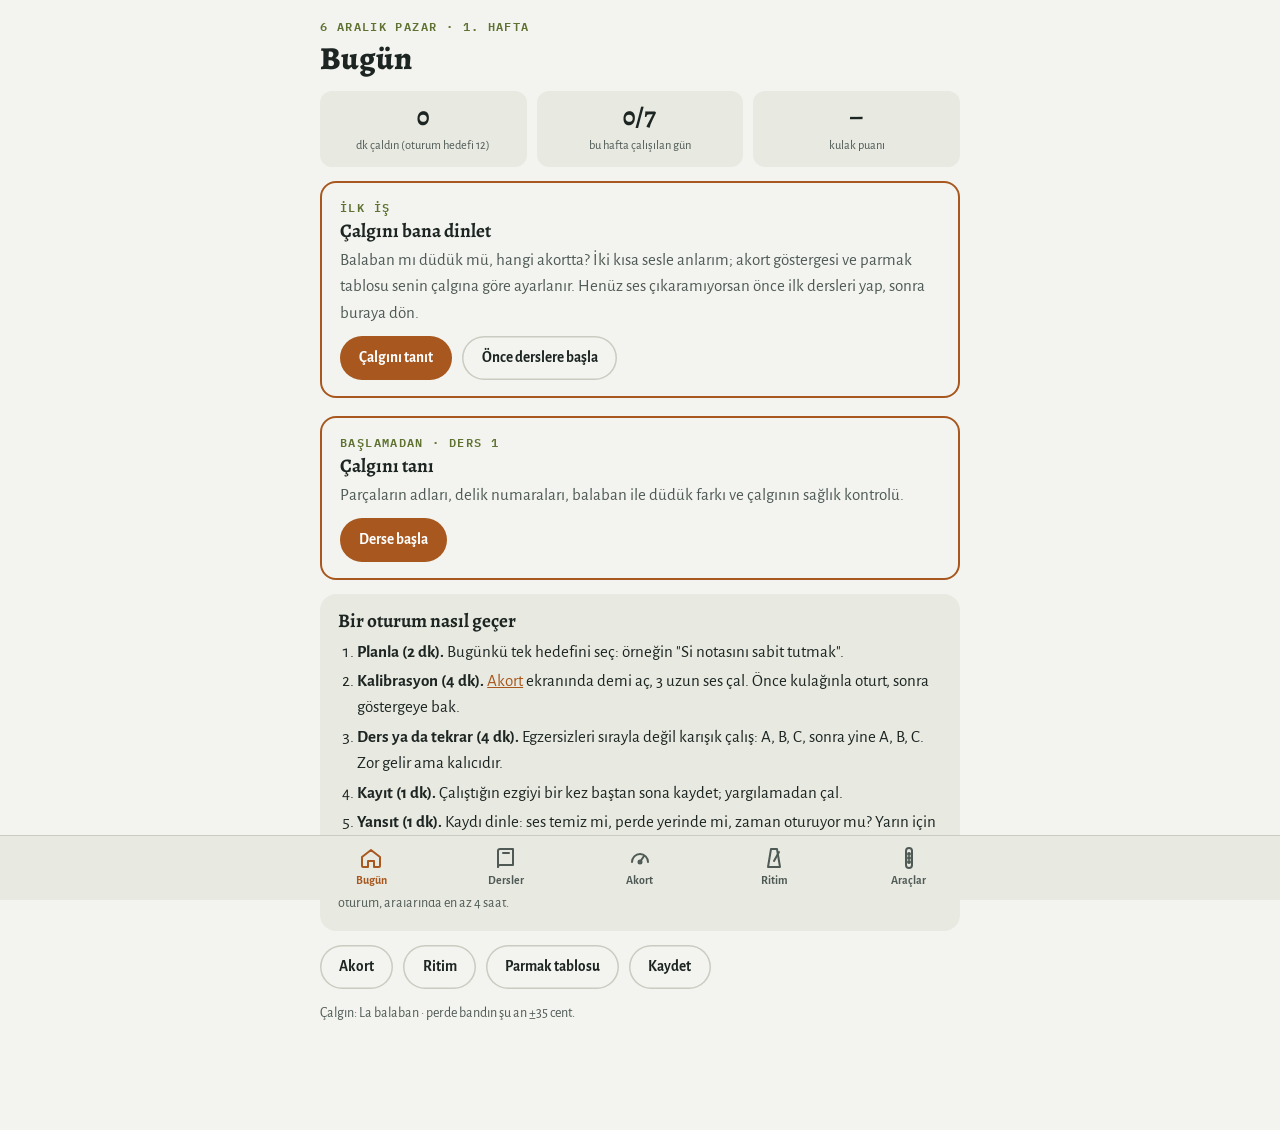
==== balaban/index.html @ 32d092d1 "Balaban Ustası: hocasız balaban/düdük öğrenme uygulaması (PWA, mikrofonla akort ve ritim) Co-Authore" ====
<!doctype html>
<html lang="tr">
<head>
<meta charset="utf-8">
<meta name="viewport" content="width=device-width,initial-scale=1,viewport-fit=cover">
<title>Balaban Ustası</title>
<meta name="description" content="Hocasız balaban (düdük) öğrenmek için mikrofonla dinleyen, adım adım ders veren uygulama.">
<meta name="theme-color" content="#a8581f">
<link rel="manifest" href="manifest.webmanifest">
<link rel="icon" href="ikon/ikon.svg" type="image/svg+xml">
<link rel="apple-touch-icon" href="ikon/ikon-180.png">
<meta name="apple-mobile-web-app-capable" content="yes">
<meta name="apple-mobile-web-app-title" content="Balaban Ustası">
<link rel="preconnect" href="https://fonts.googleapis.com">
<link rel="preconnect" href="https://fonts.gstatic.com" crossorigin>
<link rel="stylesheet" href="https://fonts.googleapis.com/css2?family=Alegreya:wght@500;700;800&family=Alegreya+Sans:ital,wght@0,400;0,500;0,700;1,400&family=IBM+Plex+Mono:wght@500;600&display=swap">
<link rel="stylesheet" href="css/app.css">
</head>
<body>
<main id="ekran" tabindex="-1"></main>
<nav class="sekmeler" aria-label="Ana menü">
  <ul>
    <li><a href="#bugun" data-sekme="bugun"><svg viewBox="0 0 24 24" fill="none" stroke="currentColor" stroke-width="2" stroke-linecap="round" stroke-linejoin="round" aria-hidden="true"><path d="M3 11l9-7 9 7v9a1 1 0 0 1-1 1h-5v-6H9v6H4a1 1 0 0 1-1-1z"/></svg>Bugün</a></li>
    <li><a href="#dersler" data-sekme="dersler"><svg viewBox="0 0 24 24" fill="none" stroke="currentColor" stroke-width="2" stroke-linecap="round" stroke-linejoin="round" aria-hidden="true"><path d="M4 5a2 2 0 0 1 2-2h13v16H6a2 2 0 0 0-2 2z"/><path d="M4 21V5"/><path d="M9 7h6"/></svg>Dersler</a></li>
    <li><a href="#akort" data-sekme="akort"><svg viewBox="0 0 24 24" fill="none" stroke="currentColor" stroke-width="2" stroke-linecap="round" stroke-linejoin="round" aria-hidden="true"><path d="M4 16a8 8 0 0 1 16 0"/><path d="M12 16l4-6"/><circle cx="12" cy="16" r="1.5"/></svg>Akort</a></li>
    <li><a href="#ritim" data-sekme="ritim"><svg viewBox="0 0 24 24" fill="none" stroke="currentColor" stroke-width="2" stroke-linecap="round" stroke-linejoin="round" aria-hidden="true"><path d="M9 3h6l3 18H6z"/><path d="M12 15l5-9"/></svg>Ritim</a></li>
    <li><a href="#araclar" data-sekme="araclar"><svg viewBox="0 0 24 24" fill="none" stroke="currentColor" stroke-width="2" stroke-linecap="round" stroke-linejoin="round" aria-hidden="true"><rect x="9" y="2" width="6" height="20" rx="3"/><circle cx="12" cy="8" r="1"/><circle cx="12" cy="12" r="1"/><circle cx="12" cy="16" r="1"/></svg>Araçlar</a></li>
  </ul>
</nav>
<script src="lib/abcjs-basic-min.js"></script>
<script type="module" src="js/main.js"></script>
</body>
</html>
---- balaban/css/app.css ----
/* Düzen: telefon öncelikli tek sütun (en fazla 42rem), altta sabit sekme çubuğu; masaüstünde ortalanmış aynı sütun. */
:root {
  --paper: #f3f4ef; --paper-2: #e8eae1; --paper-3: #dde0d4;
  --ink: #1d2523; --ink-soft: #4f5a56;
  --wood: #a8581f; --wood-soft: #efd9c2;
  --reed: #5f7232; --reed-soft: #e0e6cd;
  --good: #3f7a3a; --good-soft: #dcebd6;
  --warn: #9b2c2c; --warn-soft: #f3dcd8;
  --mid: #b07a12; --mid-soft: #f4e6c4;
  --line: #c9cdc1; --hole-open: #f3f4ef;
  --font-display: "Alegreya", Georgia, "Times New Roman", serif;
  --font-body: "Alegreya Sans", "Segoe UI", Helvetica, Arial, sans-serif;
  --font-mono: "IBM Plex Mono", ui-monospace, Menlo, monospace;
  --tab-h: 64px;
}
@media (prefers-color-scheme: dark) {
  :root:not([data-theme="light"]) {
    --paper: #141816; --paper-2: #1c221f; --paper-3: #252c28; --ink: #e5e8df; --ink-soft: #a6afa8;
    --wood: #e29d60; --wood-soft: #3b2a1c; --reed: #a9bf6e; --reed-soft: #27301a;
    --good: #84c27c; --good-soft: #1e3320; --warn: #ec8f86; --warn-soft: #3b2120; --mid: #e3b456; --mid-soft: #3a2f16;
    --line: #353e39; --hole-open: #141816; color-scheme: dark;
  }
}
:root[data-theme="dark"] {
  --paper: #141816; --paper-2: #1c221f; --paper-3: #252c28; --ink: #e5e8df; --ink-soft: #a6afa8;
  --wood: #e29d60; --wood-soft: #3b2a1c; --reed: #a9bf6e; --reed-soft: #27301a;
  --good: #84c27c; --good-soft: #1e3320; --warn: #ec8f86; --warn-soft: #3b2120; --mid: #e3b456; --mid-soft: #3a2f16;
  --line: #353e39; --hole-open: #141816; color-scheme: dark;
}

* { box-sizing: border-box; }
html, body { height: 100%; }
body {
  margin: 0; background: var(--paper); color: var(--ink);
  font-family: var(--font-body); font-size: 17px; line-height: 1.55;
  -webkit-tap-highlight-color: transparent;
}
[hidden] { display: none !important; }
#ekran {
  max-width: 42rem; margin: 0 auto;
  padding-left: max(16px, env(safe-area-inset-left, 0px));
  padding-right: max(16px, env(safe-area-inset-right, 0px));
  padding-block: calc(env(safe-area-inset-top, 0px) + 18px) calc(var(--tab-h) + env(safe-area-inset-bottom, 0px) + 28px);
}
h1, h2, h3, h4 { font-family: var(--font-display); line-height: 1.15; text-wrap: balance; margin: 0; }
h1 { font-size: 2rem; font-weight: 800; }
h2 { font-size: 1.5rem; font-weight: 800; }
h3 { font-size: 1.2rem; font-weight: 700; }
p { margin: 0 0 .8rem; }
a { color: var(--wood); }
.ust-yazi { font-family: var(--font-mono); font-size: .72rem; letter-spacing: .12em; text-transform: uppercase; color: var(--reed); font-weight: 600; }
.soluk { color: var(--ink-soft); }
.kucuk { font-size: .88rem; }
.yigin { display: grid; gap: 14px; }
.satir { display: flex; flex-wrap: wrap; gap: 10px; align-items: center; }
.ara { flex: 1; }

/* Sekme çubuğu */
nav.sekmeler {
  position: fixed; left: 0; right: 0; bottom: 0; z-index: 30;
  background: var(--paper-2); border-top: 1px solid var(--line);
  padding-bottom: env(safe-area-inset-bottom, 0px);
  padding-left: max(8px, env(safe-area-inset-left, 0px)); padding-right: max(8px, env(safe-area-inset-right, 0px));
}
nav.sekmeler ul { list-style: none; margin: 0 auto; padding: 0; display: grid; grid-template-columns: repeat(5, 1fr); max-width: 42rem; height: var(--tab-h); }
nav.sekmeler a { display: grid; place-items: center; align-content: center; gap: 2px; height: 100%; text-decoration: none; color: var(--ink-soft); font-size: .74rem; font-weight: 600; }
nav.sekmeler a svg { width: 24px; height: 24px; }
nav.sekmeler a[aria-current="page"] { color: var(--wood); }

/* Düğmeler */
button, .dugme {
  font: 700 .95rem/1.2 var(--font-body); color: var(--paper); background: var(--ink);
  border: 0; border-radius: 999px; padding: .7rem 1.2rem; cursor: pointer; text-decoration: none; display: inline-flex; align-items: center; justify-content: center; gap: .4rem;
  min-height: 44px;
}
button.ikincil, .dugme.ikincil { background: transparent; color: var(--ink); box-shadow: inset 0 0 0 1.5px var(--line); }
button.vurgu, .dugme.vurgu { background: var(--wood); color: #fff; }
button.genis { width: 100%; }
button[aria-pressed="true"] { background: var(--wood); color: #fff; box-shadow: none; }
button:disabled { opacity: .45; cursor: default; }
button:focus-visible, a:focus-visible, input:focus-visible, select:focus-visible { outline: 2.5px solid var(--wood); outline-offset: 2px; }
select, input[type=number] { font: inherit; padding: .5rem .6rem; border-radius: 10px; border: 1px solid var(--line); background: var(--paper); color: var(--ink); min-height: 44px; }
input[type=range] { accent-color: var(--wood); }

/* Kartlar: yalnızca tıklanabilir öğeler ve ana panolar */
.kart { background: var(--paper-2); border-radius: 16px; padding: 16px 18px; }
.kart.cerceve { background: transparent; border: 1.5px solid var(--line); }
a.kart { display: block; color: inherit; text-decoration: none; }
a.kart:hover { background: var(--paper-3); }

/* Bugün */
.selam { display: grid; gap: 4px; }
.seri { display: grid; grid-template-columns: repeat(3, 1fr); gap: 10px; }
.seri > div { text-align: center; padding: 10px 6px; border-radius: 12px; background: var(--paper-2); }
.seri b { display: block; font-family: var(--font-display); font-size: 1.7rem; line-height: 1.1; font-variant-numeric: tabular-nums; }
.seri span { font-size: .78rem; color: var(--ink-soft); }
.gunluk-plan ol { margin: .4rem 0 0; padding-left: 1.2rem; }
.gunluk-plan li { margin: .2rem 0; }
.sonraki-ders { border: 2px solid var(--wood); background: transparent; }
.sonraki-ders h3 { margin: .2rem 0 .3rem; }

/* Ders listesi */
.unite { display: grid; gap: 8px; }
.unite > h3 { margin-top: 10px; }
.ders-satiri { display: grid; grid-template-columns: 40px minmax(0, 1fr) auto; gap: 12px; align-items: center; padding: 12px 14px; border-radius: 14px; background: var(--paper-2); color: inherit; text-decoration: none; }
.ders-satiri .rozet { width: 40px; height: 40px; border-radius: 50%; display: grid; place-items: center; font-family: var(--font-display); font-weight: 800; background: var(--paper-3); color: var(--ink-soft); }
.ders-satiri.bitti .rozet { background: var(--good); color: var(--paper); }
.ders-satiri.siradaki .rozet { background: var(--wood); color: #fff; }
.ders-satiri.kilitli { opacity: .55; }
.ders-satiri .ad { font-weight: 700; }
.ders-satiri .ozet { font-size: .85rem; color: var(--ink-soft); }
.ders-satiri .sure { font-family: var(--font-mono); font-size: .75rem; color: var(--ink-soft); }

/* Ders oynatıcı */
.ders-ust { display: grid; gap: 8px; }
.ilerleme-cubugu { height: 6px; background: var(--paper-3); border-radius: 999px; overflow: hidden; }
.ilerleme-cubugu > i { display: block; height: 100%; background: var(--wood); border-radius: 999px; transition: width .3s; }
.adim { display: grid; gap: 14px; padding-top: 6px; }
.adim .metin p:last-child { margin-bottom: 0; }
.adim .metin ul, .adim .metin ol { padding-left: 1.3rem; margin: 0 0 .8rem; }
.ders-alt { display: flex; gap: 10px; position: sticky; bottom: calc(var(--tab-h) + env(safe-area-inset-bottom, 0px) + 10px); padding-top: 10px; }
.ders-alt button { flex: 1; }
aside.not { border-radius: 12px; padding: 12px 14px; background: var(--reed-soft); }
aside.not.dikkat { background: var(--warn-soft); }
aside.not.ipucu { background: var(--wood-soft); }
aside.not .etiket { display: block; font-family: var(--font-mono); font-size: .7rem; letter-spacing: .1em; text-transform: uppercase; font-weight: 600; margin-bottom: 4px; color: var(--reed); }
aside.not.dikkat .etiket { color: var(--warn); }
aside.not.ipucu .etiket { color: var(--wood); }
aside.not p:last-child { margin: 0; }
.kontrol-listesi label { display: grid; grid-template-columns: 26px minmax(0, 1fr); gap: 8px; align-items: start; padding: 6px 0; cursor: pointer; }
.kontrol-listesi input { width: 20px; height: 20px; margin-top: 3px; accent-color: var(--reed); }

/* Parmak şemaları */
.parmaklar { display: flex; flex-wrap: wrap; gap: 14px 16px; }
.parmak { display: grid; justify-items: center; gap: 2px; min-width: 64px; }
.parmak .sema { width: 64px; height: auto; }
.parmak.buyuk .sema { width: 92px; }
.parmak .ad { font-family: var(--font-display); font-weight: 800; font-size: 1.1rem; line-height: 1; }
.parmak .alt { font-family: var(--font-mono); font-size: .7rem; color: var(--ink-soft); }
.parmak .not { font-size: .72rem; color: var(--wood); text-align: center; max-width: 7rem; line-height: 1.2; }
.sema-yok { width: 64px; height: 160px; display: grid; place-items: center; border: 1.5px dashed var(--line); border-radius: 10px; color: var(--ink-soft); }
.parmak.secili .ad { color: var(--wood); }
button.parmak { background: transparent; color: inherit; padding: 6px; border-radius: 12px; box-shadow: none; min-height: 0; }
button.parmak:hover { background: var(--paper-2); }
button.parmak[aria-pressed="true"] { background: var(--wood-soft); color: inherit; }

/* Akort ölçer */
.akort { display: grid; gap: 14px; justify-items: center; text-align: center; }
.akort .nota-buyuk { font-family: var(--font-display); font-weight: 800; font-size: clamp(4rem, 22vw, 6.5rem); line-height: 1; font-variant-numeric: tabular-nums; }
.akort .nota-buyuk sub { font-size: .35em; font-family: var(--font-mono); font-weight: 500; color: var(--ink-soft); vertical-align: baseline; }
.akort .hz { font-family: var(--font-mono); color: var(--ink-soft); font-size: .9rem; font-variant-numeric: tabular-nums; }
.ibre { width: 100%; max-width: 30rem; }
.ibre svg { width: 100%; height: auto; display: block; }
.durum-hap { display: inline-flex; align-items: center; gap: 6px; padding: 4px 12px; border-radius: 999px; font-weight: 700; font-size: .9rem; }
.durum-hap.iyi { background: var(--good-soft); color: var(--good); }
.durum-hap.orta { background: var(--mid-soft); color: var(--mid); }
.durum-hap.kotu { background: var(--warn-soft); color: var(--warn); }
.durum-hap.bos { background: var(--paper-2); color: var(--ink-soft); }
.iz { width: 100%; border-radius: 12px; background: var(--paper-2); }
.iz canvas { width: 100%; height: 140px; display: block; }
.akort-alt { display: grid; grid-template-columns: auto minmax(0, 1fr); gap: 16px; align-items: center; width: 100%; text-align: left; }

/* Ritim */
.vurus-noktalari { display: flex; justify-content: center; gap: 12px; flex-wrap: wrap; }
.vurus-noktalari i { width: 22px; height: 22px; border-radius: 50%; background: var(--paper-3); transition: transform .08s; }
.vurus-noktalari i.vurgu { width: 28px; height: 28px; }
.vurus-noktalari i.on { background: var(--wood); transform: scale(1.15); }
.bpm-buyuk { font-family: var(--font-display); font-weight: 800; font-size: 3.6rem; line-height: 1; text-align: center; font-variant-numeric: tabular-nums; }
.bpm-buyuk small { font-size: 1rem; font-family: var(--font-mono); color: var(--ink-soft); font-weight: 500; }
.ritim-sonuc canvas { width: 100%; height: 150px; display: block; border-radius: 12px; background: var(--paper-2); }
.desen { font-family: var(--font-mono); font-size: 1.1rem; letter-spacing: .1em; }

/* Notalar */
.nota { border: 1.5px solid var(--line); border-radius: 14px; overflow: hidden; }
.nota .bas { display: flex; flex-wrap: wrap; align-items: center; gap: 8px 12px; padding: 10px 12px; background: var(--paper-2); }
.nota .bas .baslik { font-family: var(--font-display); font-weight: 700; margin-right: auto; }
.nota .kagit { padding: 6px 8px; overflow-x: auto; color: var(--ink); }
.nota .kagit svg path, .nota .kagit svg text, .nota .kagit svg tspan { fill: currentColor; }
.nota .kagit .calan, .nota .kagit .calan path { fill: var(--wood) !important; }
.nota .kagit .dogru, .nota .kagit .dogru path { fill: var(--good) !important; }
.nota .kagit .bekliyor, .nota .kagit .bekliyor path { fill: var(--wood) !important; }
.hiz { display: inline-flex; align-items: center; gap: 6px; font-size: .82rem; color: var(--ink-soft); font-variant-numeric: tabular-nums; }
.hiz input { width: 6.5rem; }

/* Değerlendirme kutusu */
.degerlendirme { border-radius: 14px; padding: 14px 16px; display: grid; gap: 8px; }
.degerlendirme.iyi { background: var(--good-soft); }
.degerlendirme.orta { background: var(--mid-soft); }
.degerlendirme.kotu { background: var(--warn-soft); }
.degerlendirme .baslik { font-family: var(--font-display); font-weight: 800; font-size: 1.2rem; }
.olcum { display: grid; grid-template-columns: repeat(auto-fit, minmax(7rem, 1fr)); gap: 8px; }
.olcum > div { background: var(--paper); border-radius: 10px; padding: 8px 10px; }
.olcum b { display: block; font-family: var(--font-mono); font-size: 1.1rem; font-variant-numeric: tabular-nums; }
.olcum span { font-size: .75rem; color: var(--ink-soft); }

/* Çizimler */
figure.cizim { margin: 0; }
figure.cizim svg { width: 100%; height: auto; display: block; }
figure.cizim figcaption { font-size: .85rem; color: var(--ink-soft); margin-top: 6px; }

/* Mikrofon izni */
.izin-kutusu { text-align: center; display: grid; gap: 10px; justify-items: center; padding: 24px 12px; }

/* Kayıtlar */
.kayit-satiri { display: grid; grid-template-columns: minmax(0, 1fr) auto; gap: 10px; align-items: center; padding: 10px 0; border-bottom: 1px solid var(--line); }
.kayit-satiri audio { width: 100%; }

.tablo { overflow-x: auto; }
table { border-collapse: collapse; width: 100%; font-size: .88rem; font-variant-numeric: tabular-nums; }
th, td { text-align: left; padding: 6px 8px; border-bottom: 1px solid var(--line); }
th { font-family: var(--font-mono); font-size: .7rem; text-transform: uppercase; letter-spacing: .06em; color: var(--ink-soft); }

@media (prefers-reduced-motion: reduce) { * { transition: none !important; animation: none !important; } }
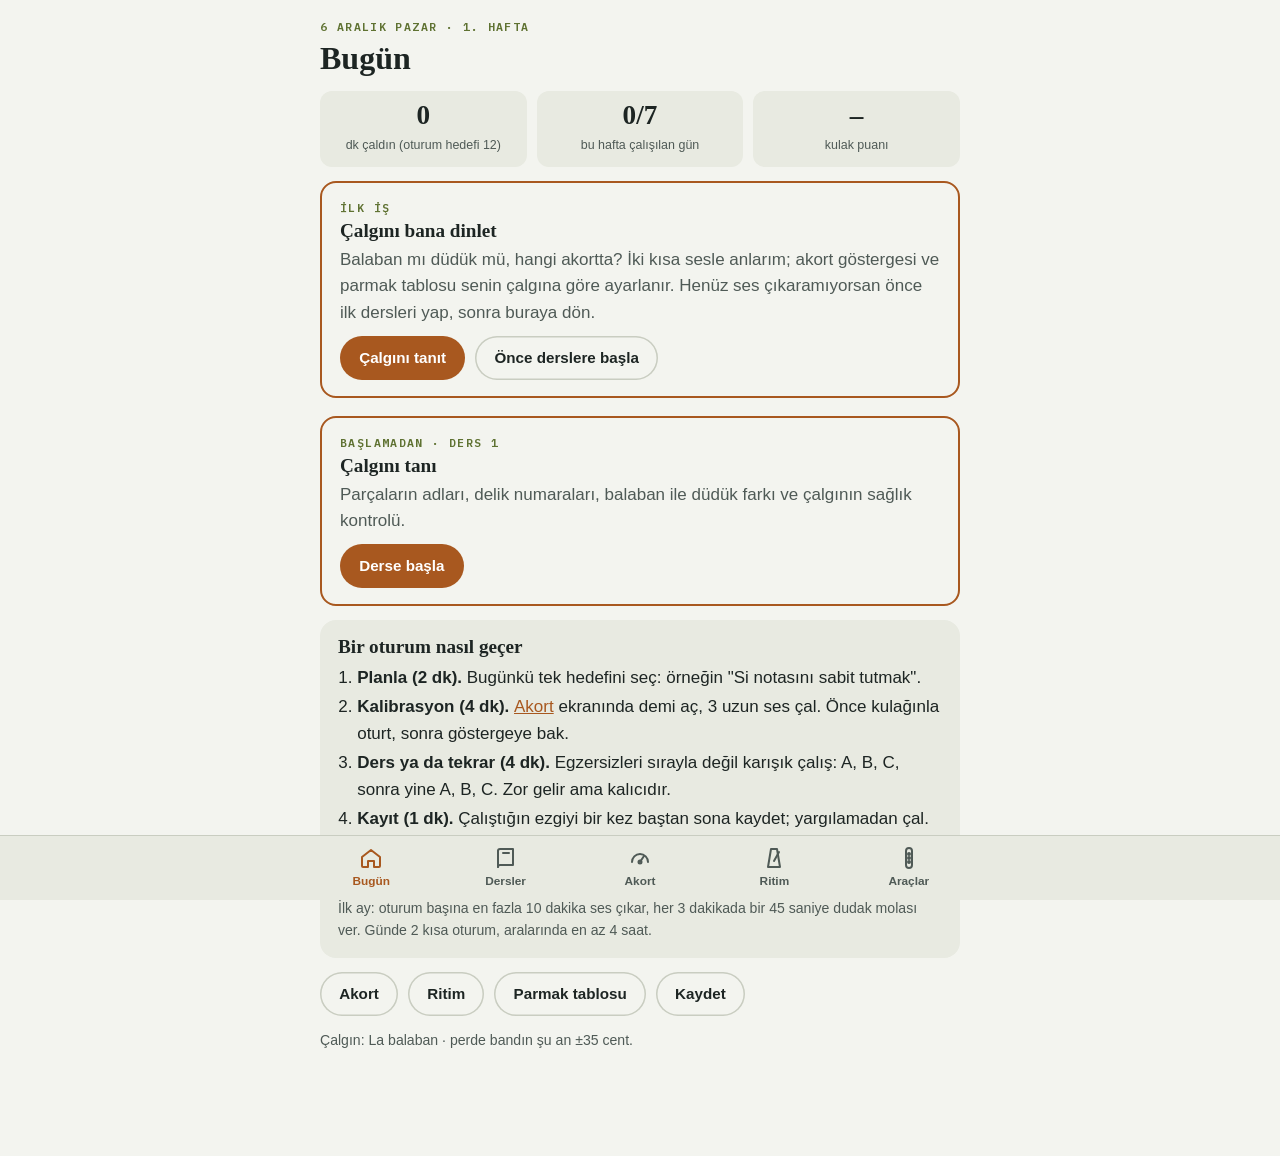
==== commit 922882c1: "Balaban Ustası: akordu ilk seslerden öğren, duyulan sesi göster, yerel yazı tipleri, aksak usul tıkl" ====
--- a/balaban/index.html
+++ b/balaban/index.html
@@ -11,9 +11,7 @@
 <link rel="apple-touch-icon" href="ikon/ikon-180.png">
 <meta name="apple-mobile-web-app-capable" content="yes">
 <meta name="apple-mobile-web-app-title" content="Balaban Ustası">
-<link rel="preconnect" href="https://fonts.googleapis.com">
-<link rel="preconnect" href="https://fonts.gstatic.com" crossorigin>
-<link rel="stylesheet" href="https://fonts.googleapis.com/css2?family=Alegreya:wght@500;700;800&family=Alegreya+Sans:ital,wght@0,400;0,500;0,700;1,400&family=IBM+Plex+Mono:wght@500;600&display=swap">
+<link rel="stylesheet" href="css/yazi.css">
 <link rel="stylesheet" href="css/app.css">
 </head>
 <body>
--- a/balaban/css/yazi.css
+++ b/balaban/css/yazi.css
@@ -0,0 +1,163 @@
+/* Google Fonts (SIL Open Font License) — yerel kopya: Alegreya, Alegreya Sans, IBM Plex Mono */
+/* latin-ext */
+@font-face {
+  font-family: 'Alegreya';
+  font-style: normal;
+  font-weight: 500;
+  font-display: swap;
+  src: url(yazi/Alegreya-500-latin-ext.woff2) format('woff2');
+  unicode-range: U+0100-02BA, U+02BD-02C5, U+02C7-02CC, U+02CE-02D7, U+02DD-02FF, U+0304, U+0308, U+0329, U+1D00-1DBF, U+1E00-1E9F, U+1EF2-1EFF, U+2020, U+20A0-20AB, U+20AD-20C4, U+2113, U+2C60-2C7F, U+A720-A7FF;
+}
+/* latin */
+@font-face {
+  font-family: 'Alegreya';
+  font-style: normal;
+  font-weight: 500;
+  font-display: swap;
+  src: url(yazi/Alegreya-500-latin.woff2) format('woff2');
+  unicode-range: U+0000-00FF, U+0131, U+0152-0153, U+02BB-02BC, U+02C6, U+02DA, U+02DC, U+0304, U+0308, U+0329, U+2000-206F, U+20AC, U+2122, U+2191, U+2193, U+2212, U+2215, U+FEFF, U+FFFD;
+}
+/* latin-ext */
+@font-face {
+  font-family: 'Alegreya';
+  font-style: normal;
+  font-weight: 700;
+  font-display: swap;
+  src: url(yazi/Alegreya-700-latin-ext.woff2) format('woff2');
+  unicode-range: U+0100-02BA, U+02BD-02C5, U+02C7-02CC, U+02CE-02D7, U+02DD-02FF, U+0304, U+0308, U+0329, U+1D00-1DBF, U+1E00-1E9F, U+1EF2-1EFF, U+2020, U+20A0-20AB, U+20AD-20C4, U+2113, U+2C60-2C7F, U+A720-A7FF;
+}
+/* latin */
+@font-face {
+  font-family: 'Alegreya';
+  font-style: normal;
+  font-weight: 700;
+  font-display: swap;
+  src: url(yazi/Alegreya-700-latin.woff2) format('woff2');
+  unicode-range: U+0000-00FF, U+0131, U+0152-0153, U+02BB-02BC, U+02C6, U+02DA, U+02DC, U+0304, U+0308, U+0329, U+2000-206F, U+20AC, U+2122, U+2191, U+2193, U+2212, U+2215, U+FEFF, U+FFFD;
+}
+/* latin-ext */
+@font-face {
+  font-family: 'Alegreya';
+  font-style: normal;
+  font-weight: 800;
+  font-display: swap;
+  src: url(yazi/Alegreya-800-latin-ext.woff2) format('woff2');
+  unicode-range: U+0100-02BA, U+02BD-02C5, U+02C7-02CC, U+02CE-02D7, U+02DD-02FF, U+0304, U+0308, U+0329, U+1D00-1DBF, U+1E00-1E9F, U+1EF2-1EFF, U+2020, U+20A0-20AB, U+20AD-20C4, U+2113, U+2C60-2C7F, U+A720-A7FF;
+}
+/* latin */
+@font-face {
+  font-family: 'Alegreya';
+  font-style: normal;
+  font-weight: 800;
+  font-display: swap;
+  src: url(yazi/Alegreya-800-latin.woff2) format('woff2');
+  unicode-range: U+0000-00FF, U+0131, U+0152-0153, U+02BB-02BC, U+02C6, U+02DA, U+02DC, U+0304, U+0308, U+0329, U+2000-206F, U+20AC, U+2122, U+2191, U+2193, U+2212, U+2215, U+FEFF, U+FFFD;
+}
+/* latin-ext */
+@font-face {
+  font-family: 'Alegreya Sans';
+  font-style: italic;
+  font-weight: 400;
+  font-display: swap;
+  src: url(yazi/AlegreyaSans-400i-latin-ext.woff2) format('woff2');
+  unicode-range: U+0100-02BA, U+02BD-02C5, U+02C7-02CC, U+02CE-02D7, U+02DD-02FF, U+0304, U+0308, U+0329, U+1D00-1DBF, U+1E00-1E9F, U+1EF2-1EFF, U+2020, U+20A0-20AB, U+20AD-20C4, U+2113, U+2C60-2C7F, U+A720-A7FF;
+}
+/* latin */
+@font-face {
+  font-family: 'Alegreya Sans';
+  font-style: italic;
+  font-weight: 400;
+  font-display: swap;
+  src: url(yazi/AlegreyaSans-400i-latin.woff2) format('woff2');
+  unicode-range: U+0000-00FF, U+0131, U+0152-0153, U+02BB-02BC, U+02C6, U+02DA, U+02DC, U+0304, U+0308, U+0329, U+2000-206F, U+20AC, U+2122, U+2191, U+2193, U+2212, U+2215, U+FEFF, U+FFFD;
+}
+/* latin-ext */
+@font-face {
+  font-family: 'Alegreya Sans';
+  font-style: normal;
+  font-weight: 400;
+  font-display: swap;
+  src: url(yazi/AlegreyaSans-400-latin-ext.woff2) format('woff2');
+  unicode-range: U+0100-02BA, U+02BD-02C5, U+02C7-02CC, U+02CE-02D7, U+02DD-02FF, U+0304, U+0308, U+0329, U+1D00-1DBF, U+1E00-1E9F, U+1EF2-1EFF, U+2020, U+20A0-20AB, U+20AD-20C4, U+2113, U+2C60-2C7F, U+A720-A7FF;
+}
+/* latin */
+@font-face {
+  font-family: 'Alegreya Sans';
+  font-style: normal;
+  font-weight: 400;
+  font-display: swap;
+  src: url(yazi/AlegreyaSans-400-latin.woff2) format('woff2');
+  unicode-range: U+0000-00FF, U+0131, U+0152-0153, U+02BB-02BC, U+02C6, U+02DA, U+02DC, U+0304, U+0308, U+0329, U+2000-206F, U+20AC, U+2122, U+2191, U+2193, U+2212, U+2215, U+FEFF, U+FFFD;
+}
+/* latin-ext */
+@font-face {
+  font-family: 'Alegreya Sans';
+  font-style: normal;
+  font-weight: 500;
+  font-display: swap;
+  src: url(yazi/AlegreyaSans-500-latin-ext.woff2) format('woff2');
+  unicode-range: U+0100-02BA, U+02BD-02C5, U+02C7-02CC, U+02CE-02D7, U+02DD-02FF, U+0304, U+0308, U+0329, U+1D00-1DBF, U+1E00-1E9F, U+1EF2-1EFF, U+2020, U+20A0-20AB, U+20AD-20C4, U+2113, U+2C60-2C7F, U+A720-A7FF;
+}
+/* latin */
+@font-face {
+  font-family: 'Alegreya Sans';
+  font-style: normal;
+  font-weight: 500;
+  font-display: swap;
+  src: url(yazi/AlegreyaSans-500-latin.woff2) format('woff2');
+  unicode-range: U+0000-00FF, U+0131, U+0152-0153, U+02BB-02BC, U+02C6, U+02DA, U+02DC, U+0304, U+0308, U+0329, U+2000-206F, U+20AC, U+2122, U+2191, U+2193, U+2212, U+2215, U+FEFF, U+FFFD;
+}
+/* latin-ext */
+@font-face {
+  font-family: 'Alegreya Sans';
+  font-style: normal;
+  font-weight: 700;
+  font-display: swap;
+  src: url(yazi/AlegreyaSans-700-latin-ext.woff2) format('woff2');
+  unicode-range: U+0100-02BA, U+02BD-02C5, U+02C7-02CC, U+02CE-02D7, U+02DD-02FF, U+0304, U+0308, U+0329, U+1D00-1DBF, U+1E00-1E9F, U+1EF2-1EFF, U+2020, U+20A0-20AB, U+20AD-20C4, U+2113, U+2C60-2C7F, U+A720-A7FF;
+}
+/* latin */
+@font-face {
+  font-family: 'Alegreya Sans';
+  font-style: normal;
+  font-weight: 700;
+  font-display: swap;
+  src: url(yazi/AlegreyaSans-700-latin.woff2) format('woff2');
+  unicode-range: U+0000-00FF, U+0131, U+0152-0153, U+02BB-02BC, U+02C6, U+02DA, U+02DC, U+0304, U+0308, U+0329, U+2000-206F, U+20AC, U+2122, U+2191, U+2193, U+2212, U+2215, U+FEFF, U+FFFD;
+}
+/* latin-ext */
+@font-face {
+  font-family: 'IBM Plex Mono';
+  font-style: normal;
+  font-weight: 500;
+  font-display: swap;
+  src: url(yazi/IBMPlexMono-500-latin-ext.woff2) format('woff2');
+  unicode-range: U+0100-02BA, U+02BD-02C5, U+02C7-02CC, U+02CE-02D7, U+02DD-02FF, U+0304, U+0308, U+0329, U+1D00-1DBF, U+1E00-1E9F, U+1EF2-1EFF, U+2020, U+20A0-20AB, U+20AD-20C4, U+2113, U+2C60-2C7F, U+A720-A7FF;
+}
+/* latin */
+@font-face {
+  font-family: 'IBM Plex Mono';
+  font-style: normal;
+  font-weight: 500;
+  font-display: swap;
+  src: url(yazi/IBMPlexMono-500-latin.woff2) format('woff2');
+  unicode-range: U+0000-00FF, U+0131, U+0152-0153, U+02BB-02BC, U+02C6, U+02DA, U+02DC, U+0304, U+0308, U+0329, U+2000-206F, U+20AC, U+2122, U+2191, U+2193, U+2212, U+2215, U+FEFF, U+FFFD;
+}
+/* latin-ext */
+@font-face {
+  font-family: 'IBM Plex Mono';
+  font-style: normal;
+  font-weight: 600;
+  font-display: swap;
+  src: url(yazi/IBMPlexMono-600-latin-ext.woff2) format('woff2');
+  unicode-range: U+0100-02BA, U+02BD-02C5, U+02C7-02CC, U+02CE-02D7, U+02DD-02FF, U+0304, U+0308, U+0329, U+1D00-1DBF, U+1E00-1E9F, U+1EF2-1EFF, U+2020, U+20A0-20AB, U+20AD-20C4, U+2113, U+2C60-2C7F, U+A720-A7FF;
+}
+/* latin */
+@font-face {
+  font-family: 'IBM Plex Mono';
+  font-style: normal;
+  font-weight: 600;
+  font-display: swap;
+  src: url(yazi/IBMPlexMono-600-latin.woff2) format('woff2');
+  unicode-range: U+0000-00FF, U+0131, U+0152-0153, U+02BB-02BC, U+02C6, U+02DA, U+02DC, U+0304, U+0308, U+0329, U+2000-206F, U+20AC, U+2122, U+2191, U+2193, U+2212, U+2215, U+FEFF, U+FFFD;
+}
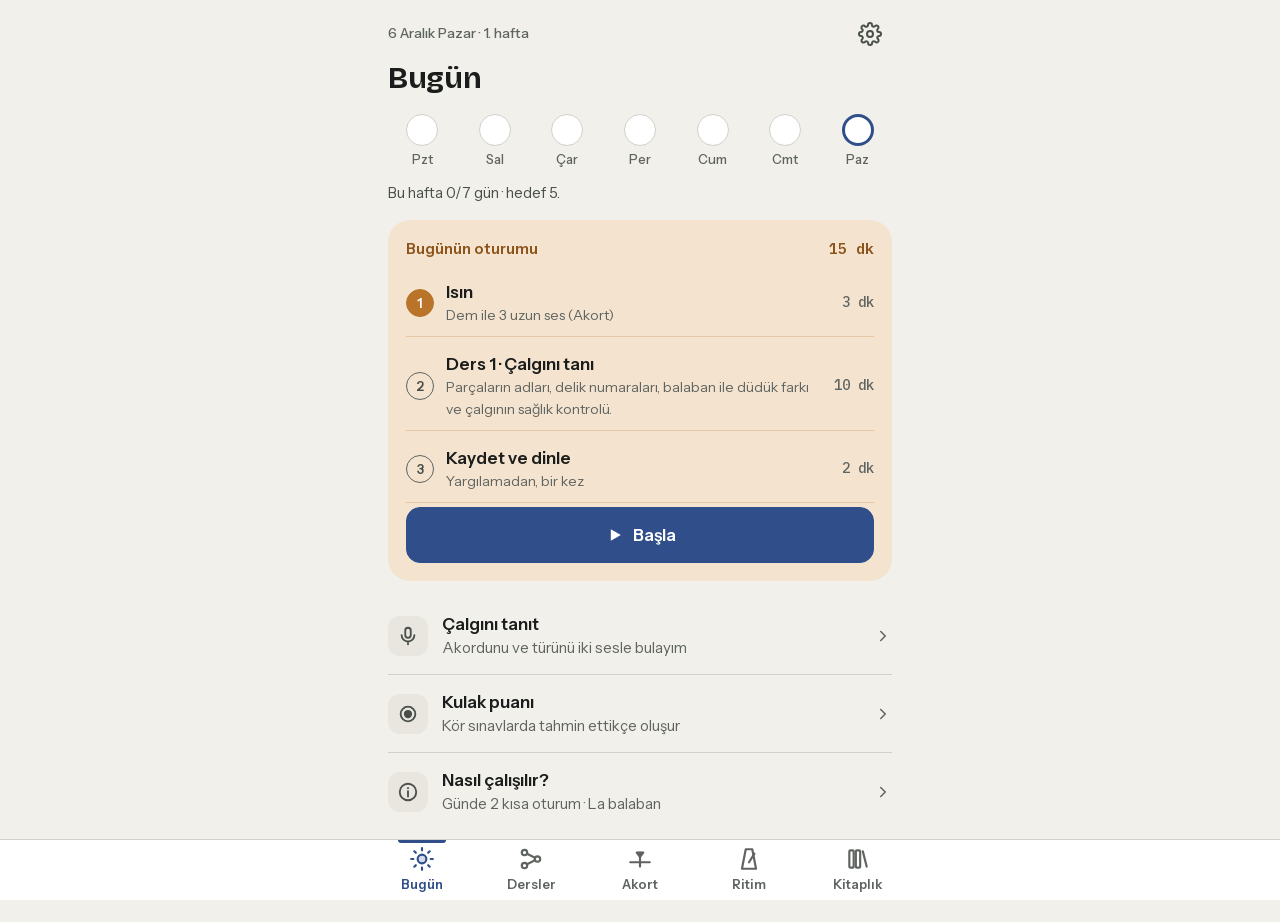
==== commit e778ef9f: "Balaban Ustası: yeni arayüz (tasarım sistemi, ders yolu, Sahne kipi, yatay akort şeridi, Kitaplık, A" ====
--- a/balaban/index.html
+++ b/balaban/index.html
@@ -5,7 +5,8 @@
 <meta name="viewport" content="width=device-width,initial-scale=1,viewport-fit=cover">
 <title>Balaban Ustası</title>
 <meta name="description" content="Hocasız balaban (düdük) öğrenmek için mikrofonla dinleyen, adım adım ders veren uygulama.">
-<meta name="theme-color" content="#a8581f">
+<meta name="theme-color" content="#F1F0EB" media="(prefers-color-scheme: light)">
+<meta name="theme-color" content="#121513" media="(prefers-color-scheme: dark)">
 <link rel="manifest" href="manifest.webmanifest">
 <link rel="icon" href="ikon/ikon.svg" type="image/svg+xml">
 <link rel="apple-touch-icon" href="ikon/ikon-180.png">
@@ -16,15 +17,7 @@
 </head>
 <body>
 <main id="ekran" tabindex="-1"></main>
-<nav class="sekmeler" aria-label="Ana menü">
-  <ul>
-    <li><a href="#bugun" data-sekme="bugun"><svg viewBox="0 0 24 24" fill="none" stroke="currentColor" stroke-width="2" stroke-linecap="round" stroke-linejoin="round" aria-hidden="true"><path d="M3 11l9-7 9 7v9a1 1 0 0 1-1 1h-5v-6H9v6H4a1 1 0 0 1-1-1z"/></svg>Bugün</a></li>
-    <li><a href="#dersler" data-sekme="dersler"><svg viewBox="0 0 24 24" fill="none" stroke="currentColor" stroke-width="2" stroke-linecap="round" stroke-linejoin="round" aria-hidden="true"><path d="M4 5a2 2 0 0 1 2-2h13v16H6a2 2 0 0 0-2 2z"/><path d="M4 21V5"/><path d="M9 7h6"/></svg>Dersler</a></li>
-    <li><a href="#akort" data-sekme="akort"><svg viewBox="0 0 24 24" fill="none" stroke="currentColor" stroke-width="2" stroke-linecap="round" stroke-linejoin="round" aria-hidden="true"><path d="M4 16a8 8 0 0 1 16 0"/><path d="M12 16l4-6"/><circle cx="12" cy="16" r="1.5"/></svg>Akort</a></li>
-    <li><a href="#ritim" data-sekme="ritim"><svg viewBox="0 0 24 24" fill="none" stroke="currentColor" stroke-width="2" stroke-linecap="round" stroke-linejoin="round" aria-hidden="true"><path d="M9 3h6l3 18H6z"/><path d="M12 15l5-9"/></svg>Ritim</a></li>
-    <li><a href="#araclar" data-sekme="araclar"><svg viewBox="0 0 24 24" fill="none" stroke="currentColor" stroke-width="2" stroke-linecap="round" stroke-linejoin="round" aria-hidden="true"><rect x="9" y="2" width="6" height="20" rx="3"/><circle cx="12" cy="8" r="1"/><circle cx="12" cy="12" r="1"/><circle cx="12" cy="16" r="1"/></svg>Araçlar</a></li>
-  </ul>
-</nav>
+<nav class="sekmeler" aria-label="Ana menü"><ul></ul></nav>
 <script src="lib/abcjs-basic-min.js"></script>
 <script type="module" src="js/main.js"></script>
 </body>
--- a/balaban/css/yazi.css
+++ b/balaban/css/yazi.css
@@ -1,128 +1,42 @@
-/* Google Fonts (SIL Open Font License) — yerel kopya: Alegreya, Alegreya Sans, IBM Plex Mono */
+/* Google Fonts (SIL Open Font License) — yerel kopya: Bricolage Grotesque, Instrument Sans, IBM Plex Mono */
 /* latin-ext */
 @font-face {
-  font-family: 'Alegreya';
+  font-family: 'Bricolage Grotesque';
   font-style: normal;
-  font-weight: 500;
+  font-weight: 600;
+  font-stretch: 100%;
   font-display: swap;
-  src: url(yazi/Alegreya-500-latin-ext.woff2) format('woff2');
+  src: url(yazi/BricolageGrotesque-600-latin-ext.woff2) format('woff2');
   unicode-range: U+0100-02BA, U+02BD-02C5, U+02C7-02CC, U+02CE-02D7, U+02DD-02FF, U+0304, U+0308, U+0329, U+1D00-1DBF, U+1E00-1E9F, U+1EF2-1EFF, U+2020, U+20A0-20AB, U+20AD-20C4, U+2113, U+2C60-2C7F, U+A720-A7FF;
 }
 /* latin */
 @font-face {
-  font-family: 'Alegreya';
+  font-family: 'Bricolage Grotesque';
   font-style: normal;
-  font-weight: 500;
+  font-weight: 600;
+  font-stretch: 100%;
   font-display: swap;
-  src: url(yazi/Alegreya-500-latin.woff2) format('woff2');
+  src: url(yazi/BricolageGrotesque-600-latin.woff2) format('woff2');
   unicode-range: U+0000-00FF, U+0131, U+0152-0153, U+02BB-02BC, U+02C6, U+02DA, U+02DC, U+0304, U+0308, U+0329, U+2000-206F, U+20AC, U+2122, U+2191, U+2193, U+2212, U+2215, U+FEFF, U+FFFD;
 }
 /* latin-ext */
 @font-face {
-  font-family: 'Alegreya';
+  font-family: 'Bricolage Grotesque';
   font-style: normal;
   font-weight: 700;
+  font-stretch: 100%;
   font-display: swap;
-  src: url(yazi/Alegreya-700-latin-ext.woff2) format('woff2');
+  src: url(yazi/BricolageGrotesque-600-latin-ext.woff2) format('woff2');
   unicode-range: U+0100-02BA, U+02BD-02C5, U+02C7-02CC, U+02CE-02D7, U+02DD-02FF, U+0304, U+0308, U+0329, U+1D00-1DBF, U+1E00-1E9F, U+1EF2-1EFF, U+2020, U+20A0-20AB, U+20AD-20C4, U+2113, U+2C60-2C7F, U+A720-A7FF;
 }
 /* latin */
 @font-face {
-  font-family: 'Alegreya';
+  font-family: 'Bricolage Grotesque';
   font-style: normal;
   font-weight: 700;
+  font-stretch: 100%;
   font-display: swap;
-  src: url(yazi/Alegreya-700-latin.woff2) format('woff2');
-  unicode-range: U+0000-00FF, U+0131, U+0152-0153, U+02BB-02BC, U+02C6, U+02DA, U+02DC, U+0304, U+0308, U+0329, U+2000-206F, U+20AC, U+2122, U+2191, U+2193, U+2212, U+2215, U+FEFF, U+FFFD;
-}
-/* latin-ext */
-@font-face {
-  font-family: 'Alegreya';
-  font-style: normal;
-  font-weight: 800;
-  font-display: swap;
-  src: url(yazi/Alegreya-800-latin-ext.woff2) format('woff2');
-  unicode-range: U+0100-02BA, U+02BD-02C5, U+02C7-02CC, U+02CE-02D7, U+02DD-02FF, U+0304, U+0308, U+0329, U+1D00-1DBF, U+1E00-1E9F, U+1EF2-1EFF, U+2020, U+20A0-20AB, U+20AD-20C4, U+2113, U+2C60-2C7F, U+A720-A7FF;
-}
-/* latin */
-@font-face {
-  font-family: 'Alegreya';
-  font-style: normal;
-  font-weight: 800;
-  font-display: swap;
-  src: url(yazi/Alegreya-800-latin.woff2) format('woff2');
-  unicode-range: U+0000-00FF, U+0131, U+0152-0153, U+02BB-02BC, U+02C6, U+02DA, U+02DC, U+0304, U+0308, U+0329, U+2000-206F, U+20AC, U+2122, U+2191, U+2193, U+2212, U+2215, U+FEFF, U+FFFD;
-}
-/* latin-ext */
-@font-face {
-  font-family: 'Alegreya Sans';
-  font-style: italic;
-  font-weight: 400;
-  font-display: swap;
-  src: url(yazi/AlegreyaSans-400i-latin-ext.woff2) format('woff2');
-  unicode-range: U+0100-02BA, U+02BD-02C5, U+02C7-02CC, U+02CE-02D7, U+02DD-02FF, U+0304, U+0308, U+0329, U+1D00-1DBF, U+1E00-1E9F, U+1EF2-1EFF, U+2020, U+20A0-20AB, U+20AD-20C4, U+2113, U+2C60-2C7F, U+A720-A7FF;
-}
-/* latin */
-@font-face {
-  font-family: 'Alegreya Sans';
-  font-style: italic;
-  font-weight: 400;
-  font-display: swap;
-  src: url(yazi/AlegreyaSans-400i-latin.woff2) format('woff2');
-  unicode-range: U+0000-00FF, U+0131, U+0152-0153, U+02BB-02BC, U+02C6, U+02DA, U+02DC, U+0304, U+0308, U+0329, U+2000-206F, U+20AC, U+2122, U+2191, U+2193, U+2212, U+2215, U+FEFF, U+FFFD;
-}
-/* latin-ext */
-@font-face {
-  font-family: 'Alegreya Sans';
-  font-style: normal;
-  font-weight: 400;
-  font-display: swap;
-  src: url(yazi/AlegreyaSans-400-latin-ext.woff2) format('woff2');
-  unicode-range: U+0100-02BA, U+02BD-02C5, U+02C7-02CC, U+02CE-02D7, U+02DD-02FF, U+0304, U+0308, U+0329, U+1D00-1DBF, U+1E00-1E9F, U+1EF2-1EFF, U+2020, U+20A0-20AB, U+20AD-20C4, U+2113, U+2C60-2C7F, U+A720-A7FF;
-}
-/* latin */
-@font-face {
-  font-family: 'Alegreya Sans';
-  font-style: normal;
-  font-weight: 400;
-  font-display: swap;
-  src: url(yazi/AlegreyaSans-400-latin.woff2) format('woff2');
-  unicode-range: U+0000-00FF, U+0131, U+0152-0153, U+02BB-02BC, U+02C6, U+02DA, U+02DC, U+0304, U+0308, U+0329, U+2000-206F, U+20AC, U+2122, U+2191, U+2193, U+2212, U+2215, U+FEFF, U+FFFD;
-}
-/* latin-ext */
-@font-face {
-  font-family: 'Alegreya Sans';
-  font-style: normal;
-  font-weight: 500;
-  font-display: swap;
-  src: url(yazi/AlegreyaSans-500-latin-ext.woff2) format('woff2');
-  unicode-range: U+0100-02BA, U+02BD-02C5, U+02C7-02CC, U+02CE-02D7, U+02DD-02FF, U+0304, U+0308, U+0329, U+1D00-1DBF, U+1E00-1E9F, U+1EF2-1EFF, U+2020, U+20A0-20AB, U+20AD-20C4, U+2113, U+2C60-2C7F, U+A720-A7FF;
-}
-/* latin */
-@font-face {
-  font-family: 'Alegreya Sans';
-  font-style: normal;
-  font-weight: 500;
-  font-display: swap;
-  src: url(yazi/AlegreyaSans-500-latin.woff2) format('woff2');
-  unicode-range: U+0000-00FF, U+0131, U+0152-0153, U+02BB-02BC, U+02C6, U+02DA, U+02DC, U+0304, U+0308, U+0329, U+2000-206F, U+20AC, U+2122, U+2191, U+2193, U+2212, U+2215, U+FEFF, U+FFFD;
-}
-/* latin-ext */
-@font-face {
-  font-family: 'Alegreya Sans';
-  font-style: normal;
-  font-weight: 700;
-  font-display: swap;
-  src: url(yazi/AlegreyaSans-700-latin-ext.woff2) format('woff2');
-  unicode-range: U+0100-02BA, U+02BD-02C5, U+02C7-02CC, U+02CE-02D7, U+02DD-02FF, U+0304, U+0308, U+0329, U+1D00-1DBF, U+1E00-1E9F, U+1EF2-1EFF, U+2020, U+20A0-20AB, U+20AD-20C4, U+2113, U+2C60-2C7F, U+A720-A7FF;
-}
-/* latin */
-@font-face {
-  font-family: 'Alegreya Sans';
-  font-style: normal;
-  font-weight: 700;
-  font-display: swap;
-  src: url(yazi/AlegreyaSans-700-latin.woff2) format('woff2');
+  src: url(yazi/BricolageGrotesque-600-latin.woff2) format('woff2');
   unicode-range: U+0000-00FF, U+0131, U+0152-0153, U+02BB-02BC, U+02C6, U+02DA, U+02DC, U+0304, U+0308, U+0329, U+2000-206F, U+20AC, U+2122, U+2191, U+2193, U+2212, U+2215, U+FEFF, U+FFFD;
 }
 /* latin-ext */
@@ -161,3 +75,83 @@
   src: url(yazi/IBMPlexMono-600-latin.woff2) format('woff2');
   unicode-range: U+0000-00FF, U+0131, U+0152-0153, U+02BB-02BC, U+02C6, U+02DA, U+02DC, U+0304, U+0308, U+0329, U+2000-206F, U+20AC, U+2122, U+2191, U+2193, U+2212, U+2215, U+FEFF, U+FFFD;
 }
+/* latin-ext */
+@font-face {
+  font-family: 'Instrument Sans';
+  font-style: italic;
+  font-weight: 400;
+  font-stretch: 100%;
+  font-display: swap;
+  src: url(yazi/InstrumentSans-400i-latin-ext.woff2) format('woff');
+  unicode-range: U+0100-02BA, U+02BD-02C5, U+02C7-02CC, U+02CE-02D7, U+02DD-02FF, U+0304, U+0308, U+0329, U+1D00-1DBF, U+1E00-1E9F, U+1EF2-1EFF, U+2020, U+20A0-20AB, U+20AD-20C4, U+2113, U+2C60-2C7F, U+A720-A7FF;
+}
+/* latin */
+@font-face {
+  font-family: 'Instrument Sans';
+  font-style: italic;
+  font-weight: 400;
+  font-stretch: 100%;
+  font-display: swap;
+  src: url(yazi/InstrumentSans-400i-latin.woff2) format('woff');
+  unicode-range: U+0000-00FF, U+0131, U+0152-0153, U+02BB-02BC, U+02C6, U+02DA, U+02DC, U+0304, U+0308, U+0329, U+2000-206F, U+20AC, U+2122, U+2191, U+2193, U+2212, U+2215, U+FEFF, U+FFFD;
+}
+/* latin-ext */
+@font-face {
+  font-family: 'Instrument Sans';
+  font-style: normal;
+  font-weight: 400;
+  font-stretch: 100%;
+  font-display: swap;
+  src: url(yazi/InstrumentSans-400-latin-ext.woff2) format('woff2');
+  unicode-range: U+0100-02BA, U+02BD-02C5, U+02C7-02CC, U+02CE-02D7, U+02DD-02FF, U+0304, U+0308, U+0329, U+1D00-1DBF, U+1E00-1E9F, U+1EF2-1EFF, U+2020, U+20A0-20AB, U+20AD-20C4, U+2113, U+2C60-2C7F, U+A720-A7FF;
+}
+/* latin */
+@font-face {
+  font-family: 'Instrument Sans';
+  font-style: normal;
+  font-weight: 400;
+  font-stretch: 100%;
+  font-display: swap;
+  src: url(yazi/InstrumentSans-400-latin.woff2) format('woff2');
+  unicode-range: U+0000-00FF, U+0131, U+0152-0153, U+02BB-02BC, U+02C6, U+02DA, U+02DC, U+0304, U+0308, U+0329, U+2000-206F, U+20AC, U+2122, U+2191, U+2193, U+2212, U+2215, U+FEFF, U+FFFD;
+}
+/* latin-ext */
+@font-face {
+  font-family: 'Instrument Sans';
+  font-style: normal;
+  font-weight: 500;
+  font-stretch: 100%;
+  font-display: swap;
+  src: url(yazi/InstrumentSans-400-latin-ext.woff2) format('woff2');
+  unicode-range: U+0100-02BA, U+02BD-02C5, U+02C7-02CC, U+02CE-02D7, U+02DD-02FF, U+0304, U+0308, U+0329, U+1D00-1DBF, U+1E00-1E9F, U+1EF2-1EFF, U+2020, U+20A0-20AB, U+20AD-20C4, U+2113, U+2C60-2C7F, U+A720-A7FF;
+}
+/* latin */
+@font-face {
+  font-family: 'Instrument Sans';
+  font-style: normal;
+  font-weight: 500;
+  font-stretch: 100%;
+  font-display: swap;
+  src: url(yazi/InstrumentSans-400-latin.woff2) format('woff2');
+  unicode-range: U+0000-00FF, U+0131, U+0152-0153, U+02BB-02BC, U+02C6, U+02DA, U+02DC, U+0304, U+0308, U+0329, U+2000-206F, U+20AC, U+2122, U+2191, U+2193, U+2212, U+2215, U+FEFF, U+FFFD;
+}
+/* latin-ext */
+@font-face {
+  font-family: 'Instrument Sans';
+  font-style: normal;
+  font-weight: 600;
+  font-stretch: 100%;
+  font-display: swap;
+  src: url(yazi/InstrumentSans-400-latin-ext.woff2) format('woff2');
+  unicode-range: U+0100-02BA, U+02BD-02C5, U+02C7-02CC, U+02CE-02D7, U+02DD-02FF, U+0304, U+0308, U+0329, U+1D00-1DBF, U+1E00-1E9F, U+1EF2-1EFF, U+2020, U+20A0-20AB, U+20AD-20C4, U+2113, U+2C60-2C7F, U+A720-A7FF;
+}
+/* latin */
+@font-face {
+  font-family: 'Instrument Sans';
+  font-style: normal;
+  font-weight: 600;
+  font-stretch: 100%;
+  font-display: swap;
+  src: url(yazi/InstrumentSans-400-latin.woff2) format('woff2');
+  unicode-range: U+0000-00FF, U+0131, U+0152-0153, U+02BB-02BC, U+02C6, U+02DA, U+02DC, U+0304, U+0308, U+0329, U+2000-206F, U+20AC, U+2122, U+2191, U+2193, U+2212, U+2215, U+FEFF, U+FFFD;
+}
--- a/balaban/css/app.css
+++ b/balaban/css/app.css
@@ -1,213 +1,375 @@
-/* Düzen: telefon öncelikli tek sütun (en fazla 42rem), altta sabit sekme çubuğu; masaüstünde ortalanmış aynı sütun. */
+/* Balaban Ustası — tasarım sistemi (balaban-metot/arayuz/02-tasarim-sistemi.md)
+   Düzen: telefon öncelikli tek sütun (en fazla 34rem), altta sekme çubuğu; ders oynatıcı ve Sahne tam ekran. */
 :root {
-  --paper: #f3f4ef; --paper-2: #e8eae1; --paper-3: #dde0d4;
-  --ink: #1d2523; --ink-soft: #4f5a56;
-  --wood: #a8581f; --wood-soft: #efd9c2;
-  --reed: #5f7232; --reed-soft: #e0e6cd;
-  --good: #3f7a3a; --good-soft: #dcebd6;
-  --warn: #9b2c2c; --warn-soft: #f3dcd8;
-  --mid: #b07a12; --mid-soft: #f4e6c4;
-  --line: #c9cdc1; --hole-open: #f3f4ef;
-  --font-display: "Alegreya", Georgia, "Times New Roman", serif;
-  --font-body: "Alegreya Sans", "Segoe UI", Helvetica, Arial, sans-serif;
+  --zemin: #F1F0EB; --yuzey: #FFFFFF; --yuzey-2: #E8E6DF; --cizgi: #D3D0C7;
+  --murekkep: #1A1D1B; --murekkep-2: #4A4F4B; --murekkep-3: #5F6460;
+  --civit: #2F4E8A; --civit-ustu: #FFFFFF; --civit-soluk: #DCE4F3;
+  --kayisi: #B9742A; --kayisi-murekkep: #8C541A; --kayisi-soluk: #F4E3CF;
+  --kamis: #7B8C4A; --kamis-soluk: #E6EAD6;
+  --iyi: #176B56; --iyi-soluk: #DDF0E8; --orta: #8F5612; --orta-soluk: #F8EBD3; --kotu: #A83A22; --kotu-soluk: #F9E0D9;
+  --golge: 0 8px 24px -12px rgb(0 0 0 / .35);
+  /* eski adlar (çizimler ve ders içerikleri bunları kullanır) */
+  --paper: var(--zemin); --paper-2: var(--yuzey-2); --paper-3: var(--cizgi); --ink: var(--murekkep); --ink-soft: var(--murekkep-2);
+  --wood: var(--kayisi); --wood-soft: var(--kayisi-soluk); --reed: var(--kamis); --reed-soft: var(--kamis-soluk);
+  --good: var(--iyi); --good-soft: var(--iyi-soluk); --warn: var(--kotu); --warn-soft: var(--kotu-soluk); --mid: var(--orta); --mid-soft: var(--orta-soluk);
+  --line: var(--cizgi); --hole-open: var(--yuzey);
+
+  --font-baslik: "Bricolage Grotesque", "Instrument Sans", system-ui, sans-serif;
+  --font-govde: "Instrument Sans", -apple-system, system-ui, sans-serif;
   --font-mono: "IBM Plex Mono", ui-monospace, Menlo, monospace;
-  --tab-h: 64px;
+  --font-display: var(--font-baslik); --font-body: var(--font-govde);
+
+  --r-s: 8px; --r-m: 14px; --r-l: 22px;
+  --hiz-durum: 120ms; --hiz-gecis: 200ms; --hiz-sayfa: 320ms; --hiz-canli: 80ms;
+  --tab-h: 60px; --kenar: 20px;
+  color-scheme: light;
 }
 @media (prefers-color-scheme: dark) {
   :root:not([data-theme="light"]) {
-    --paper: #141816; --paper-2: #1c221f; --paper-3: #252c28; --ink: #e5e8df; --ink-soft: #a6afa8;
-    --wood: #e29d60; --wood-soft: #3b2a1c; --reed: #a9bf6e; --reed-soft: #27301a;
-    --good: #84c27c; --good-soft: #1e3320; --warn: #ec8f86; --warn-soft: #3b2120; --mid: #e3b456; --mid-soft: #3a2f16;
-    --line: #353e39; --hole-open: #141816; color-scheme: dark;
+    --zemin: #121513; --yuzey: #1B1F1C; --yuzey-2: #242927; --cizgi: #353B37;
+    --murekkep: #ECEBE4; --murekkep-2: #B5B8B1; --murekkep-3: #8E938D;
+    --civit: #9DB6EE; --civit-ustu: #0F1E3A; --civit-soluk: #243555;
+    --kayisi: #E0A663; --kayisi-murekkep: #E8B577; --kayisi-soluk: #3B2C1B;
+    --kamis: #A9BB72; --kamis-soluk: #27301A;
+    --iyi: #5FCBA8; --iyi-soluk: #1A3A31; --orta: #E7B35A; --orta-soluk: #3D2E14; --kotu: #F08A72; --kotu-soluk: #4A241B;
+    color-scheme: dark;
   }
 }
 :root[data-theme="dark"] {
-  --paper: #141816; --paper-2: #1c221f; --paper-3: #252c28; --ink: #e5e8df; --ink-soft: #a6afa8;
-  --wood: #e29d60; --wood-soft: #3b2a1c; --reed: #a9bf6e; --reed-soft: #27301a;
-  --good: #84c27c; --good-soft: #1e3320; --warn: #ec8f86; --warn-soft: #3b2120; --mid: #e3b456; --mid-soft: #3a2f16;
-  --line: #353e39; --hole-open: #141816; color-scheme: dark;
-}
+  --zemin: #121513; --yuzey: #1B1F1C; --yuzey-2: #242927; --cizgi: #353B37;
+  --murekkep: #ECEBE4; --murekkep-2: #B5B8B1; --murekkep-3: #8E938D;
+  --civit: #9DB6EE; --civit-ustu: #0F1E3A; --civit-soluk: #243555;
+  --kayisi: #E0A663; --kayisi-murekkep: #E8B577; --kayisi-soluk: #3B2C1B;
+  --kamis: #A9BB72; --kamis-soluk: #27301A;
+  --iyi: #5FCBA8; --iyi-soluk: #1A3A31; --orta: #E7B35A; --orta-soluk: #3D2E14; --kotu: #F08A72; --kotu-soluk: #4A241B;
+  color-scheme: dark;
+}
+:root[data-yazi="buyuk"] { font-size: 112.5%; }
 
 * { box-sizing: border-box; }
 html, body { height: 100%; }
 body {
-  margin: 0; background: var(--paper); color: var(--ink);
-  font-family: var(--font-body); font-size: 17px; line-height: 1.55;
-  -webkit-tap-highlight-color: transparent;
-}
+  margin: 0; background: var(--zemin); color: var(--murekkep);
+  font-family: var(--font-govde); font-size: 1.0625rem; line-height: 1.53;
+  -webkit-tap-highlight-color: transparent; -webkit-text-size-adjust: 100%;
+}
+body::before { content: ""; position: fixed; inset: 0 0 auto; height: env(safe-area-inset-top, 0px); background: var(--zemin); z-index: 40; }
 [hidden] { display: none !important; }
 #ekran {
-  max-width: 42rem; margin: 0 auto;
-  padding-left: max(16px, env(safe-area-inset-left, 0px));
-  padding-right: max(16px, env(safe-area-inset-right, 0px));
-  padding-block: calc(env(safe-area-inset-top, 0px) + 18px) calc(var(--tab-h) + env(safe-area-inset-bottom, 0px) + 28px);
-}
-h1, h2, h3, h4 { font-family: var(--font-display); line-height: 1.15; text-wrap: balance; margin: 0; }
-h1 { font-size: 2rem; font-weight: 800; }
-h2 { font-size: 1.5rem; font-weight: 800; }
-h3 { font-size: 1.2rem; font-weight: 700; }
-p { margin: 0 0 .8rem; }
-a { color: var(--wood); }
-.ust-yazi { font-family: var(--font-mono); font-size: .72rem; letter-spacing: .12em; text-transform: uppercase; color: var(--reed); font-weight: 600; }
-.soluk { color: var(--ink-soft); }
-.kucuk { font-size: .88rem; }
-.yigin { display: grid; gap: 14px; }
+  max-width: 34rem; margin: 0 auto;
+  padding-left: max(var(--kenar), env(safe-area-inset-left, 0px));
+  padding-right: max(var(--kenar), env(safe-area-inset-right, 0px));
+  padding-block: calc(env(safe-area-inset-top, 0px) + 12px) calc(var(--tab-h) + env(safe-area-inset-bottom, 0px) + 32px);
+}
+body[data-kip="ders"] #ekran { padding-bottom: 0; }
+body[data-kip="ders"] nav.sekmeler { display: none; }
+
+h1, h2, h3, h4 { font-family: var(--font-baslik); margin: 0; text-wrap: balance; letter-spacing: -0.01em; }
+h1 { font-size: 1.875rem; line-height: 1.2; font-weight: 700; }
+h2 { font-size: 1.5rem; line-height: 1.25; font-weight: 650; }
+h3 { font-size: 1.25rem; line-height: 1.3; font-weight: 650; }
+p { margin: 0 0 .75rem; }
+a { color: var(--civit); }
+b, strong { font-weight: 600; }
+.soluk { color: var(--murekkep-2); }
+.kucuk { font-size: .9375rem; line-height: 1.47; }
+.etiket-yazi { font-size: .8125rem; font-weight: 600; color: var(--murekkep-3); }
+.mono { font-family: var(--font-mono); font-variant-numeric: tabular-nums; }
+.yigin { display: grid; gap: 16px; }
+.yigin-s { display: grid; gap: 8px; }
 .satir { display: flex; flex-wrap: wrap; gap: 10px; align-items: center; }
-.ara { flex: 1; }
-
-/* Sekme çubuğu */
-nav.sekmeler {
-  position: fixed; left: 0; right: 0; bottom: 0; z-index: 30;
-  background: var(--paper-2); border-top: 1px solid var(--line);
-  padding-bottom: env(safe-area-inset-bottom, 0px);
-  padding-left: max(8px, env(safe-area-inset-left, 0px)); padding-right: max(8px, env(safe-area-inset-right, 0px));
-}
-nav.sekmeler ul { list-style: none; margin: 0 auto; padding: 0; display: grid; grid-template-columns: repeat(5, 1fr); max-width: 42rem; height: var(--tab-h); }
-nav.sekmeler a { display: grid; place-items: center; align-content: center; gap: 2px; height: 100%; text-decoration: none; color: var(--ink-soft); font-size: .74rem; font-weight: 600; }
-nav.sekmeler a svg { width: 24px; height: 24px; }
-nav.sekmeler a[aria-current="page"] { color: var(--wood); }
-
-/* Düğmeler */
+.ara { flex: 1; min-width: 0; }
+.ust-yazi { font-size: .875rem; color: var(--murekkep-3); font-weight: 500; }
+
+/* ---- Üst çubuk ---- */
+.ust { display: grid; gap: 4px; margin-bottom: 18px; }
+.ust .ust-satir { display: flex; align-items: center; justify-content: space-between; min-height: 44px; gap: 8px; }
+.ikon-dugme { width: 44px; height: 44px; min-height: 44px; display: grid; place-items: center; border-radius: 12px; color: var(--murekkep-2); background: transparent; border: 0; padding: 0; cursor: pointer; text-decoration: none; }
+.ikon-dugme svg { width: 24px; height: 24px; }
+.ikon-dugme:hover { background: var(--yuzey-2); }
+.metin-dugme { background: none; border: 0; color: var(--civit); font: 600 .9375rem var(--font-govde); min-height: 44px; padding: 0 4px; cursor: pointer; text-decoration: none; display: inline-flex; align-items: center; gap: 4px; }
+.geri-bag { color: var(--civit); text-decoration: none; font-weight: 600; font-size: .9375rem; display: inline-flex; align-items: center; min-height: 44px; gap: 2px; }
+
+/* ---- Düğmeler ---- */
 button, .dugme {
-  font: 700 .95rem/1.2 var(--font-body); color: var(--paper); background: var(--ink);
-  border: 0; border-radius: 999px; padding: .7rem 1.2rem; cursor: pointer; text-decoration: none; display: inline-flex; align-items: center; justify-content: center; gap: .4rem;
-  min-height: 44px;
-}
-button.ikincil, .dugme.ikincil { background: transparent; color: var(--ink); box-shadow: inset 0 0 0 1.5px var(--line); }
-button.vurgu, .dugme.vurgu { background: var(--wood); color: #fff; }
-button.genis { width: 100%; }
-button[aria-pressed="true"] { background: var(--wood); color: #fff; box-shadow: none; }
-button:disabled { opacity: .45; cursor: default; }
-button:focus-visible, a:focus-visible, input:focus-visible, select:focus-visible { outline: 2.5px solid var(--wood); outline-offset: 2px; }
-select, input[type=number] { font: inherit; padding: .5rem .6rem; border-radius: 10px; border: 1px solid var(--line); background: var(--paper); color: var(--ink); min-height: 44px; }
-input[type=range] { accent-color: var(--wood); }
-
-/* Kartlar: yalnızca tıklanabilir öğeler ve ana panolar */
-.kart { background: var(--paper-2); border-radius: 16px; padding: 16px 18px; }
-.kart.cerceve { background: transparent; border: 1.5px solid var(--line); }
+  font: 600 1rem/1.2 var(--font-govde); color: var(--murekkep); background: transparent;
+  border: 1.5px solid var(--cizgi); border-radius: var(--r-m); padding: 0 16px; min-height: 48px;
+  display: inline-flex; align-items: center; justify-content: center; gap: 8px; cursor: pointer; text-decoration: none;
+  transition: background var(--hiz-durum) ease-out, opacity var(--hiz-durum) ease-out, transform var(--hiz-durum) ease-out;
+}
+button svg, .dugme svg { width: 20px; height: 20px; flex: none; }
+button:active, .dugme:active { transform: scale(.98); }
+.birincil, button.vurgu, .dugme.vurgu { background: var(--civit); color: var(--civit-ustu); border-color: var(--civit); min-height: 56px; font-size: 1.0625rem; }
+.birincil.genis, button.genis, .dugme.genis { width: 100%; }
+.cal-dugme { min-height: 64px; width: 100%; background: var(--civit); color: var(--civit-ustu); border-color: var(--civit); font-size: 1.125rem; justify-content: space-between; padding: 0 20px; }
+.cal-dugme .sol { display: inline-flex; align-items: center; gap: 10px; }
+.cal-dugme .sure { font-family: var(--font-mono); font-weight: 500; font-size: .9375rem; opacity: .85; }
+button.ikincil, .dugme.ikincil { background: var(--yuzey); }
+button[aria-pressed="true"] { background: var(--civit-soluk); color: var(--civit); border-color: var(--civit); }
+.birincil[aria-pressed="true"], button.vurgu[aria-pressed="true"] { background: var(--civit); color: var(--civit-ustu); }
+button:disabled { background: var(--yuzey-2); color: var(--murekkep-3); border-color: var(--yuzey-2); cursor: default; transform: none; }
+.tehlikeli { color: var(--kotu); border-color: var(--kotu); background: transparent; }
+:focus-visible { outline: 3px solid var(--civit); outline-offset: 2px; }
+select, input[type=number] { font: 500 1rem var(--font-govde); padding: 0 12px; border-radius: var(--r-s); border: 1.5px solid var(--cizgi); background: var(--yuzey); color: var(--murekkep); min-height: 44px; max-width: 100%; }
+input[type=range] { accent-color: var(--civit); width: 100%; height: 44px; }
+
+/* ---- Chip ve segment ---- */
+.chipler { display: flex; gap: 8px; overflow-x: auto; padding-bottom: 2px; scrollbar-width: none; }
+.chipler::-webkit-scrollbar { display: none; }
+.chip { flex: none; min-height: 40px; padding: 0 14px; border-radius: var(--r-s); border: 1.5px solid var(--cizgi); background: var(--yuzey); color: var(--murekkep); font: 500 .9375rem var(--font-govde); }
+.chip[aria-pressed="true"] { background: var(--civit-soluk); color: var(--civit); border-color: transparent; font-weight: 600; }
+.segment { display: grid; grid-auto-flow: column; grid-auto-columns: 1fr; background: var(--yuzey-2); border-radius: 12px; padding: 4px; gap: 4px; }
+.segment button { min-height: 40px; border: 0; border-radius: 9px; background: transparent; color: var(--murekkep-2); font-size: .9375rem; }
+.segment button[aria-pressed="true"] { background: var(--yuzey); color: var(--civit); box-shadow: 0 1px 2px rgb(0 0 0 / .08); }
+
+/* ---- Liste satırları ---- */
+.liste { display: grid; }
+.liste-satiri { display: grid; grid-template-columns: 40px minmax(0, 1fr) auto; gap: 14px; align-items: center; padding: 14px 0; border-bottom: 1px solid var(--cizgi); color: inherit; text-decoration: none; min-height: 64px; }
+.liste-satiri:last-child { border-bottom: 0; }
+.liste-satiri .ikon { width: 40px; height: 40px; border-radius: 12px; background: var(--yuzey-2); display: grid; place-items: center; color: var(--murekkep-2); }
+.liste-satiri .ikon svg { width: 22px; height: 22px; }
+.liste-satiri .ad { font-weight: 600; }
+.liste-satiri .alt { font-size: .9375rem; color: var(--murekkep-3); }
+.liste-satiri .sag { display: flex; align-items: center; gap: 6px; color: var(--murekkep-3); font-size: .9375rem; }
+.liste-satiri .sag svg { width: 18px; height: 18px; }
+.bolum-baslik { font-size: .8125rem; font-weight: 600; color: var(--murekkep-3); margin: 18px 0 2px; }
+
+/* ---- Kartlar ---- */
+.kart { background: var(--yuzey); border-radius: var(--r-m); padding: 18px; }
+.kart.cerceve { background: transparent; border: 1.5px solid var(--cizgi); }
 a.kart { display: block; color: inherit; text-decoration: none; }
-a.kart:hover { background: var(--paper-3); }
-
-/* Bugün */
-.selam { display: grid; gap: 4px; }
-.seri { display: grid; grid-template-columns: repeat(3, 1fr); gap: 10px; }
-.seri > div { text-align: center; padding: 10px 6px; border-radius: 12px; background: var(--paper-2); }
-.seri b { display: block; font-family: var(--font-display); font-size: 1.7rem; line-height: 1.1; font-variant-numeric: tabular-nums; }
-.seri span { font-size: .78rem; color: var(--ink-soft); }
-.gunluk-plan ol { margin: .4rem 0 0; padding-left: 1.2rem; }
-.gunluk-plan li { margin: .2rem 0; }
-.sonraki-ders { border: 2px solid var(--wood); background: transparent; }
-.sonraki-ders h3 { margin: .2rem 0 .3rem; }
-
-/* Ders listesi */
-.unite { display: grid; gap: 8px; }
-.unite > h3 { margin-top: 10px; }
-.ders-satiri { display: grid; grid-template-columns: 40px minmax(0, 1fr) auto; gap: 12px; align-items: center; padding: 12px 14px; border-radius: 14px; background: var(--paper-2); color: inherit; text-decoration: none; }
-.ders-satiri .rozet { width: 40px; height: 40px; border-radius: 50%; display: grid; place-items: center; font-family: var(--font-display); font-weight: 800; background: var(--paper-3); color: var(--ink-soft); }
-.ders-satiri.bitti .rozet { background: var(--good); color: var(--paper); }
-.ders-satiri.siradaki .rozet { background: var(--wood); color: #fff; }
-.ders-satiri.kilitli { opacity: .55; }
-.ders-satiri .ad { font-weight: 700; }
-.ders-satiri .ozet { font-size: .85rem; color: var(--ink-soft); }
-.ders-satiri .sure { font-family: var(--font-mono); font-size: .75rem; color: var(--ink-soft); }
-
-/* Ders oynatıcı */
-.ders-ust { display: grid; gap: 8px; }
-.ilerleme-cubugu { height: 6px; background: var(--paper-3); border-radius: 999px; overflow: hidden; }
-.ilerleme-cubugu > i { display: block; height: 100%; background: var(--wood); border-radius: 999px; transition: width .3s; }
-.adim { display: grid; gap: 14px; padding-top: 6px; }
+
+/* ---- Bugün ---- */
+.hafta { display: grid; grid-template-columns: repeat(7, 1fr); gap: 4px; text-align: center; }
+.hafta .gun { display: grid; justify-items: center; gap: 4px; font-size: .8125rem; color: var(--murekkep-3); font-weight: 500; }
+.hafta .nokta { width: 32px; height: 32px; border-radius: 50%; border: 1.5px solid var(--cizgi); display: grid; place-items: center; background: var(--yuzey); }
+.hafta .nokta.dolu { background: var(--iyi); border-color: var(--iyi); color: var(--yuzey); }
+.hafta .nokta.bugun { border: 3px solid var(--civit); }
+.hafta .nokta svg { width: 16px; height: 16px; }
+.oturum { background: var(--kayisi-soluk); border-radius: var(--r-l); padding: 18px; display: grid; gap: 4px; }
+.oturum-bas { display: flex; justify-content: space-between; align-items: baseline; font-weight: 600; color: var(--kayisi-murekkep); font-size: .9375rem; margin-bottom: 4px; }
+.oturum-adim { display: grid; grid-template-columns: 28px minmax(0, 1fr) auto; gap: 12px; align-items: center; padding: 10px 0; border-bottom: 1px solid color-mix(in srgb, var(--kayisi) 25%, transparent); color: inherit; text-decoration: none; }
+.oturum-adim:last-of-type { border-bottom: 0; margin-bottom: 8px; }
+.oturum-adim .no { width: 28px; height: 28px; border-radius: 50%; display: grid; place-items: center; font: 600 .8125rem var(--font-govde); border: 1.5px solid var(--murekkep-3); color: var(--murekkep-2); }
+.oturum-adim.simdi .no { background: var(--kayisi); border-color: var(--kayisi); color: #fff; }
+.oturum-adim.bitti .no { background: var(--iyi); border-color: var(--iyi); color: var(--yuzey); }
+.oturum-adim .ad { font-weight: 600; }
+.oturum-adim .alt { font-size: .875rem; color: var(--murekkep-3); }
+.oturum-adim .dk { font-family: var(--font-mono); font-size: .875rem; color: var(--murekkep-3); }
+
+/* ---- Ders yolu ---- */
+.unite-bas { display: grid; gap: 6px; margin: 26px 0 8px; }
+.unite-bas .ust-satir { display: flex; justify-content: space-between; align-items: baseline; gap: 10px; }
+.unite-bas .sayac { font-family: var(--font-mono); font-size: .875rem; color: var(--murekkep-3); }
+.ilerleme-ince { height: 4px; background: var(--yuzey-2); border-radius: 4px; overflow: hidden; }
+.ilerleme-ince i { display: block; height: 100%; background: var(--iyi); border-radius: 4px; }
+.yol { position: relative; display: grid; }
+.yol-dugum { position: relative; display: grid; grid-template-columns: 56px minmax(0, 1fr) auto; gap: 14px; align-items: center; padding: 8px 10px 8px 0; color: inherit; text-decoration: none; border-radius: var(--r-m); min-height: 72px; background: none; border: 0; text-align: left; font: inherit; width: 100%; cursor: pointer; }
+.yol-dugum::before { content: ""; position: absolute; left: 27px; top: -8px; bottom: -8px; width: 3px; background: var(--cizgi); z-index: 0; }
+.yol > .yol-dugum:first-child::before { top: 50%; }
+.yol > .yol-dugum:last-child::before { bottom: 50%; }
+.yol-dugum .daire { position: relative; z-index: 1; width: 56px; height: 56px; border-radius: 50%; display: grid; place-items: center; background: var(--yuzey); border: 1.5px solid var(--cizgi); font: 650 1.0625rem var(--font-baslik); color: var(--murekkep-2); }
+.yol-dugum .daire svg { width: 24px; height: 24px; }
+.yol-dugum .ad { font-weight: 600; font-size: 1.0625rem; line-height: 1.3; }
+.yol-dugum .alt { font-size: .875rem; color: var(--murekkep-3); display: flex; align-items: center; gap: 8px; margin-top: 2px; }
+.yol-dugum .dk { font-family: var(--font-mono); font-size: .8125rem; color: var(--murekkep-3); }
+.yol-dugum.bitti .daire { background: var(--iyi); border-color: var(--iyi); color: var(--yuzey); }
+.yol-dugum.simdi { background: var(--kayisi-soluk); }
+.yol-dugum.simdi .daire { border: 4px solid var(--kayisi); color: var(--kayisi-murekkep); }
+.yol-dugum.kilitli .daire { background: var(--yuzey-2); border-color: var(--yuzey-2); color: var(--murekkep-3); }
+.centik { display: inline-flex; gap: 3px; }
+.centik i { width: 12px; height: 5px; border-radius: 2px; background: var(--cizgi); }
+.centik i.dolu { background: var(--iyi); }
+.dugme-kucuk { min-height: 40px; padding: 0 14px; font-size: .9375rem; }
+
+/* ---- Alt sayfa (sheet) ---- */
+.perde-arka { position: fixed; inset: 0; background: rgb(0 0 0 / .35); z-index: 60; display: flex; align-items: flex-end; justify-content: center; animation: sol var(--hiz-sayfa) ease-out; }
+.alt-sayfa { width: 100%; max-width: 34rem; background: var(--yuzey); border-radius: var(--r-l) var(--r-l) 0 0; padding: 12px max(var(--kenar), env(safe-area-inset-right, 0px)) calc(env(safe-area-inset-bottom, 0px) + 20px) max(var(--kenar), env(safe-area-inset-left, 0px)); box-shadow: var(--golge); display: grid; gap: 14px; max-height: 85vh; overflow-y: auto; }
+.alt-sayfa .tutamak { width: 40px; height: 5px; border-radius: 3px; background: var(--cizgi); justify-self: center; }
+@keyframes sol { from { opacity: 0; } to { opacity: 1; } }
+
+/* ---- Ders oynatıcı ---- */
+.ders-ust { display: grid; gap: 10px; margin-bottom: 18px; }
+.ders-ust .ust-satir { display: grid; grid-template-columns: 44px minmax(0, 1fr) 44px; align-items: center; gap: 8px; }
+.ders-ust .baslik-kucuk { font-size: .875rem; color: var(--murekkep-3); font-weight: 600; text-align: center; white-space: nowrap; overflow: hidden; text-overflow: ellipsis; }
+.ders-ust .adim-no { font-family: var(--font-mono); font-size: .8125rem; color: var(--murekkep-3); text-align: right; }
+.adimlar { display: flex; gap: 4px; }
+.adimlar i { flex: 1; height: 6px; border-radius: 3px; background: var(--yuzey-2); position: relative; }
+.adimlar i.gecti { background: var(--iyi); }
+.adimlar i.simdi { background: var(--civit); }
+.adimlar i.dinler::after { content: ""; position: absolute; left: 50%; top: -7px; width: 4px; height: 4px; margin-left: -2px; border-radius: 50%; background: var(--murekkep-3); }
+.adim { display: grid; gap: 16px; }
+.adim-tur { justify-self: start; display: inline-flex; align-items: center; gap: 6px; padding: 4px 10px; border-radius: 999px; background: var(--civit-soluk); color: var(--civit); font-size: .8125rem; font-weight: 600; }
+.adim-tur svg { width: 14px; height: 14px; }
+.adim .metin { font-size: 1.1875rem; line-height: 1.58; max-width: 34em; }
 .adim .metin p:last-child { margin-bottom: 0; }
-.adim .metin ul, .adim .metin ol { padding-left: 1.3rem; margin: 0 0 .8rem; }
-.ders-alt { display: flex; gap: 10px; position: sticky; bottom: calc(var(--tab-h) + env(safe-area-inset-bottom, 0px) + 10px); padding-top: 10px; }
-.ders-alt button { flex: 1; }
-aside.not { border-radius: 12px; padding: 12px 14px; background: var(--reed-soft); }
-aside.not.dikkat { background: var(--warn-soft); }
-aside.not.ipucu { background: var(--wood-soft); }
-aside.not .etiket { display: block; font-family: var(--font-mono); font-size: .7rem; letter-spacing: .1em; text-transform: uppercase; font-weight: 600; margin-bottom: 4px; color: var(--reed); }
-aside.not.dikkat .etiket { color: var(--warn); }
-aside.not.ipucu .etiket { color: var(--wood); }
+.adim .metin ul, .adim .metin ol { padding-left: 1.3rem; margin: 0 0 .75rem; }
+.adim .metin li + li { margin-top: .3rem; }
+.ders-alt { position: sticky; bottom: 0; z-index: 5; display: grid; grid-template-columns: 44px minmax(0, 1fr) auto; align-items: center; gap: 8px; padding: 12px 0 calc(env(safe-area-inset-bottom, 0px) + 12px); margin-top: 20px; background: var(--zemin); box-shadow: 0 -12px 12px -10px var(--zemin); }
+.ders-alt .birincil { min-width: 9.5rem; }
+.ders-alt .metin-dugme { justify-self: start; }
+aside.not { border-radius: var(--r-m); padding: 12px 14px 12px 16px; background: var(--kamis-soluk); border-left: 3px solid var(--kamis); font-size: .9375rem; line-height: 1.5; }
+aside.not.dikkat { background: var(--orta-soluk); border-left-color: var(--orta); }
+aside.not.ipucu { background: var(--civit-soluk); border-left-color: var(--civit); }
+aside.not .etiket { display: block; font-size: .8125rem; font-weight: 600; margin-bottom: 4px; color: var(--murekkep-2); }
 aside.not p:last-child { margin: 0; }
-.kontrol-listesi label { display: grid; grid-template-columns: 26px minmax(0, 1fr); gap: 8px; align-items: start; padding: 6px 0; cursor: pointer; }
-.kontrol-listesi input { width: 20px; height: 20px; margin-top: 3px; accent-color: var(--reed); }
-
-/* Parmak şemaları */
-.parmaklar { display: flex; flex-wrap: wrap; gap: 14px 16px; }
+.kontrol-listesi { display: grid; background: var(--yuzey); border-radius: var(--r-m); padding: 4px 16px; }
+.kontrol-listesi label { display: grid; grid-template-columns: 28px minmax(0, 1fr); gap: 10px; align-items: start; padding: 12px 0; border-bottom: 1px solid var(--cizgi); cursor: pointer; min-height: 48px; }
+.kontrol-listesi label:last-child { border-bottom: 0; }
+.kontrol-listesi input { width: 22px; height: 22px; margin: 2px 0 0; accent-color: var(--iyi); }
+
+/* ---- Hazırlık bloğu (dinleyen adımlar) ---- */
+.hazirlik { display: grid; grid-template-columns: auto minmax(0, 1fr); gap: 16px; align-items: start; background: var(--yuzey); border-radius: var(--r-m); padding: 16px; }
+.hazirlik .bilgi { display: grid; gap: 10px; }
+.hazirlik .hedef { font-size: 1.0625rem; }
+.hazirlik .hedef b { font-family: var(--font-baslik); font-size: 1.25rem; }
+.hazirlik .dugmeler { display: grid; gap: 8px; }
+.sayac-satir { display: flex; justify-content: space-between; align-items: center; font-size: .9375rem; color: var(--murekkep-3); }
+.sayac-satir b { font-family: var(--font-mono); color: var(--murekkep); font-weight: 500; }
+
+/* ---- Parmak şemaları ---- */
+.parmaklar { display: flex; flex-wrap: wrap; gap: 12px; }
 .parmak { display: grid; justify-items: center; gap: 2px; min-width: 64px; }
 .parmak .sema { width: 64px; height: auto; }
-.parmak.buyuk .sema { width: 92px; }
-.parmak .ad { font-family: var(--font-display); font-weight: 800; font-size: 1.1rem; line-height: 1; }
-.parmak .alt { font-family: var(--font-mono); font-size: .7rem; color: var(--ink-soft); }
-.parmak .not { font-size: .72rem; color: var(--wood); text-align: center; max-width: 7rem; line-height: 1.2; }
-.sema-yok { width: 64px; height: 160px; display: grid; place-items: center; border: 1.5px dashed var(--line); border-radius: 10px; color: var(--ink-soft); }
-.parmak.secili .ad { color: var(--wood); }
-button.parmak { background: transparent; color: inherit; padding: 6px; border-radius: 12px; box-shadow: none; min-height: 0; }
-button.parmak:hover { background: var(--paper-2); }
-button.parmak[aria-pressed="true"] { background: var(--wood-soft); color: inherit; }
-
-/* Akort ölçer */
-.akort { display: grid; gap: 14px; justify-items: center; text-align: center; }
-.akort .nota-buyuk { font-family: var(--font-display); font-weight: 800; font-size: clamp(4rem, 22vw, 6.5rem); line-height: 1; font-variant-numeric: tabular-nums; }
-.akort .nota-buyuk sub { font-size: .35em; font-family: var(--font-mono); font-weight: 500; color: var(--ink-soft); vertical-align: baseline; }
-.akort .hz { font-family: var(--font-mono); color: var(--ink-soft); font-size: .9rem; font-variant-numeric: tabular-nums; }
-.ibre { width: 100%; max-width: 30rem; }
-.ibre svg { width: 100%; height: auto; display: block; }
-.durum-hap { display: inline-flex; align-items: center; gap: 6px; padding: 4px 12px; border-radius: 999px; font-weight: 700; font-size: .9rem; }
-.durum-hap.iyi { background: var(--good-soft); color: var(--good); }
-.durum-hap.orta { background: var(--mid-soft); color: var(--mid); }
-.durum-hap.kotu { background: var(--warn-soft); color: var(--warn); }
-.durum-hap.bos { background: var(--paper-2); color: var(--ink-soft); }
-.iz { width: 100%; border-radius: 12px; background: var(--paper-2); }
-.iz canvas { width: 100%; height: 140px; display: block; }
-.akort-alt { display: grid; grid-template-columns: auto minmax(0, 1fr); gap: 16px; align-items: center; width: 100%; text-align: left; }
-
-/* Ritim */
-.vurus-noktalari { display: flex; justify-content: center; gap: 12px; flex-wrap: wrap; }
-.vurus-noktalari i { width: 22px; height: 22px; border-radius: 50%; background: var(--paper-3); transition: transform .08s; }
-.vurus-noktalari i.vurgu { width: 28px; height: 28px; }
-.vurus-noktalari i.on { background: var(--wood); transform: scale(1.15); }
-.bpm-buyuk { font-family: var(--font-display); font-weight: 800; font-size: 3.6rem; line-height: 1; text-align: center; font-variant-numeric: tabular-nums; }
-.bpm-buyuk small { font-size: 1rem; font-family: var(--font-mono); color: var(--ink-soft); font-weight: 500; }
-.ritim-sonuc canvas { width: 100%; height: 150px; display: block; border-radius: 12px; background: var(--paper-2); }
-.desen { font-family: var(--font-mono); font-size: 1.1rem; letter-spacing: .1em; }
-
-/* Notalar */
-.nota { border: 1.5px solid var(--line); border-radius: 14px; overflow: hidden; }
-.nota .bas { display: flex; flex-wrap: wrap; align-items: center; gap: 8px 12px; padding: 10px 12px; background: var(--paper-2); }
-.nota .bas .baslik { font-family: var(--font-display); font-weight: 700; margin-right: auto; }
-.nota .kagit { padding: 6px 8px; overflow-x: auto; color: var(--ink); }
+.parmak.buyuk .sema { width: 84px; }
+.parmak .ad { font-family: var(--font-baslik); font-weight: 700; font-size: 1.25rem; line-height: 1.1; }
+.parmak .alt { font-family: var(--font-mono); font-size: .75rem; color: var(--murekkep-3); }
+.parmak .not { font-size: .75rem; color: var(--kayisi-murekkep); text-align: center; max-width: 7rem; line-height: 1.25; }
+.sema-yok { width: 64px; height: 160px; display: grid; place-items: center; border: 1.5px dashed var(--cizgi); border-radius: 10px; color: var(--murekkep-3); }
+button.parmak { background: var(--yuzey); border: 1.5px solid transparent; padding: 10px 8px; border-radius: var(--r-m); min-height: 0; }
+button.parmak[aria-pressed="true"] { border-color: var(--civit); background: var(--civit-soluk); color: inherit; }
+
+/* ---- Akort şeridi ---- */
+.akort { display: grid; gap: 10px; text-align: center; }
+.nota-buyuk { font-family: var(--font-baslik); font-weight: 700; font-size: 4.5rem; line-height: 1; letter-spacing: -0.02em; font-variant-numeric: tabular-nums; transition: opacity var(--hiz-gecis); }
+.nota-buyuk sub { font-size: .3em; font-family: var(--font-mono); font-weight: 500; color: var(--murekkep-3); vertical-align: baseline; margin-left: 2px; }
+.serit-kap { display: grid; grid-template-columns: auto minmax(0, 1fr) auto; gap: 10px; align-items: center; }
+.serit-kap .uc { font-size: .9375rem; color: var(--murekkep-3); }
+.serit { position: relative; height: 28px; border-radius: 6px; background: var(--yuzey-2); overflow: hidden; }
+.serit .bant { position: absolute; top: 0; bottom: 0; background: var(--iyi-soluk); }
+.serit .sifir { position: absolute; top: 0; bottom: 0; left: 50%; width: 2px; margin-left: -1px; background: var(--murekkep-3); opacity: .6; }
+.serit .imlec { position: absolute; top: 0; bottom: 0; left: 50%; width: 6px; margin-left: -3px; border-radius: 3px; background: var(--murekkep-3); opacity: .35; transition: transform var(--hiz-canli) linear, background var(--hiz-durum); }
+.serit .imlec.iyi { background: var(--iyi); opacity: 1; } .serit .imlec.orta { background: var(--orta); opacity: 1; } .serit .imlec.kotu { background: var(--kotu); opacity: 1; }
+.serit-olcek { display: flex; justify-content: space-between; font-family: var(--font-mono); font-size: .6875rem; color: var(--murekkep-3); padding: 0 2.7rem; }
+.durum-satir { display: flex; align-items: center; justify-content: space-between; gap: 10px; min-height: 32px; text-align: left; }
+.durum { display: inline-flex; align-items: center; gap: 8px; font-weight: 600; font-size: 1.0625rem; }
+.durum .sekil { width: 22px; height: 22px; display: grid; place-items: center; }
+.durum .sekil svg { width: 100%; height: 100%; }
+.durum.iyi { color: var(--iyi); } .durum.orta { color: var(--orta); } .durum.kotu { color: var(--kotu); } .durum.bos { color: var(--murekkep-3); }
+.hz { font-family: var(--font-mono); color: var(--murekkep-3); font-size: .9375rem; font-variant-numeric: tabular-nums; }
+.iz { width: 100%; border-radius: var(--r-m); background: var(--yuzey-2); }
+.iz canvas { width: 100%; height: 120px; display: block; }
+details.katlanir > summary { list-style: none; cursor: pointer; display: flex; justify-content: space-between; align-items: center; min-height: 44px; font-weight: 600; color: var(--murekkep-2); }
+details.katlanir > summary::-webkit-details-marker { display: none; }
+details.katlanir > summary::after { content: "Göster"; color: var(--civit); font-size: .9375rem; }
+details.katlanir[open] > summary::after { content: "Gizle"; }
+
+/* ---- Sahne kipi ---- */
+.sahne { position: fixed; inset: 0; z-index: 70; background: var(--zemin); display: grid; grid-template-rows: auto minmax(0, 1fr) auto; padding: calc(env(safe-area-inset-top, 0px) + 18px) max(var(--kenar), env(safe-area-inset-right, 0px)) calc(env(safe-area-inset-bottom, 0px) + 20px) max(var(--kenar), env(safe-area-inset-left, 0px)); animation: sol var(--hiz-sayfa) ease-out; }
+.sahne .sahne-ust { display: flex; justify-content: space-between; align-items: center; font-family: var(--font-mono); font-size: 1.25rem; color: var(--murekkep-2); min-height: 44px; max-width: 34rem; width: 100%; margin: 0 auto; }
+.sahne .sahne-ust .kayit { color: var(--kotu); display: inline-flex; align-items: center; gap: 6px; font-size: 1rem; }
+.sahne .sahne-ust .kayit::before { content: ""; width: 10px; height: 10px; border-radius: 50%; background: var(--kotu); }
+.sahne .orta { display: grid; justify-items: center; align-content: center; gap: 22px; text-align: center; max-width: 34rem; width: 100%; margin: 0 auto; }
+.sahne .sahne-nota { font-family: var(--font-baslik); font-weight: 700; font-size: clamp(6rem, 30vw, 10rem); line-height: .95; letter-spacing: -0.03em; }
+.sahne .sahne-nota sub { font-size: .25em; font-family: var(--font-mono); font-weight: 500; color: var(--murekkep-3); }
+.sahne .serit-kap { width: 100%; }
+.sahne .serit { height: 40px; }
+.sahne .durum { font-size: 1.75rem; }
+.sahne .durum .sekil { width: 32px; height: 32px; }
+.sahne .alt-bilgi { font-family: var(--font-mono); color: var(--murekkep-3); font-size: 1rem; }
+.sahne .bitir { min-height: 72px; width: 100%; max-width: 34rem; margin: 0 auto; background: var(--yuzey); border: 2px solid var(--civit); color: var(--civit); font-size: 1.25rem; box-shadow: var(--golge); }
+.halka { position: relative; width: 220px; height: 220px; }
+.halka svg { width: 100%; height: 100%; transform: rotate(-90deg); }
+.halka .deger { position: absolute; inset: 0; display: grid; place-items: center; font-family: var(--font-mono); font-size: 4.5rem; font-weight: 500; }
+.sayim { font-family: var(--font-baslik); font-weight: 700; font-size: clamp(7rem, 40vw, 12rem); line-height: 1; color: var(--civit); }
+
+/* ---- Ritim ---- */
+.bpm-satir { display: grid; grid-template-columns: 56px minmax(0, 1fr) 56px; align-items: center; gap: 10px; text-align: center; }
+.bpm-satir button { width: 56px; height: 56px; padding: 0; font-size: 1.5rem; background: var(--yuzey); }
+.bpm-buyuk { font-family: var(--font-baslik); font-weight: 700; font-size: 4.5rem; line-height: 1; font-variant-numeric: tabular-nums; }
+.bpm-buyuk small { display: block; font: 500 .9375rem var(--font-govde); color: var(--murekkep-3); margin-top: 4px; }
+.lambalar { display: flex; justify-content: center; align-items: center; gap: 8px; flex-wrap: wrap; min-height: 52px; }
+.lambalar .grup { display: flex; gap: 8px; align-items: center; }
+.lambalar .grup + .grup { margin-left: 12px; }
+.lambalar i { width: 32px; height: 32px; border-radius: 50%; background: var(--yuzey-2); transition: background var(--hiz-canli) linear, transform var(--hiz-canli) linear; }
+.lambalar i.vurgu { width: 44px; height: 44px; box-shadow: inset 0 0 0 3px var(--kayisi); }
+.lambalar i.on { background: var(--civit); transform: scale(1.08); }
+.sahne .lambalar i { width: 56px; height: 56px; } .sahne .lambalar i.vurgu { width: 72px; height: 72px; }
+.ritim-sonuc canvas { width: 100%; height: 150px; display: block; border-radius: var(--r-m); background: var(--yuzey); }
+
+/* ---- Nota kâğıdı ---- */
+.nota { background: var(--yuzey); border: 1px solid var(--cizgi); border-radius: var(--r-m); overflow: hidden; }
+.nota .bas { display: grid; gap: 10px; padding: 12px 14px; border-bottom: 1px solid var(--cizgi); }
+.nota .bas .baslik { font-family: var(--font-baslik); font-weight: 650; font-size: 1.0625rem; }
+.nota .kagit { padding: 8px 10px; overflow-x: auto; color: var(--murekkep); }
 .nota .kagit svg path, .nota .kagit svg text, .nota .kagit svg tspan { fill: currentColor; }
-.nota .kagit .calan, .nota .kagit .calan path { fill: var(--wood) !important; }
-.nota .kagit .dogru, .nota .kagit .dogru path { fill: var(--good) !important; }
-.nota .kagit .bekliyor, .nota .kagit .bekliyor path { fill: var(--wood) !important; }
-.hiz { display: inline-flex; align-items: center; gap: 6px; font-size: .82rem; color: var(--ink-soft); font-variant-numeric: tabular-nums; }
-.hiz input { width: 6.5rem; }
-
-/* Değerlendirme kutusu */
-.degerlendirme { border-radius: 14px; padding: 14px 16px; display: grid; gap: 8px; }
-.degerlendirme.iyi { background: var(--good-soft); }
-.degerlendirme.orta { background: var(--mid-soft); }
-.degerlendirme.kotu { background: var(--warn-soft); }
-.degerlendirme .baslik { font-family: var(--font-display); font-weight: 800; font-size: 1.2rem; }
-.olcum { display: grid; grid-template-columns: repeat(auto-fit, minmax(7rem, 1fr)); gap: 8px; }
-.olcum > div { background: var(--paper); border-radius: 10px; padding: 8px 10px; }
-.olcum b { display: block; font-family: var(--font-mono); font-size: 1.1rem; font-variant-numeric: tabular-nums; }
-.olcum span { font-size: .75rem; color: var(--ink-soft); }
-
-/* Çizimler */
-figure.cizim { margin: 0; }
+.nota .kagit .calan, .nota .kagit .calan path { fill: var(--civit) !important; }
+.nota .kagit .dogru, .nota .kagit .dogru path { fill: var(--iyi) !important; }
+.nota .kagit .bekliyor, .nota .kagit .bekliyor path { fill: var(--kayisi) !important; }
+.nota .durum-yazi { padding: 0 14px 12px; font-size: .9375rem; color: var(--murekkep-2); }
+.nota .durum-yazi:empty { display: none; }
+.nota .alt-denetim { padding: 0 14px 14px; display: grid; gap: 10px; }
+.hiz { display: inline-flex; align-items: center; gap: 8px; font-size: .875rem; color: var(--murekkep-3); font-variant-numeric: tabular-nums; }
+.hiz input { width: 7rem; height: 32px; }
+
+/* ---- Değerlendirme kartı ---- */
+.degerlendirme { border-radius: var(--r-m); padding: 16px; display: grid; gap: 10px; background: var(--yuzey-2); }
+.degerlendirme.iyi { background: var(--iyi-soluk); } .degerlendirme.orta { background: var(--orta-soluk); } .degerlendirme.kotu { background: var(--kotu-soluk); }
+.degerlendirme .baslik { font-family: var(--font-baslik); font-weight: 700; font-size: 1.375rem; display: flex; align-items: center; gap: 10px; }
+.degerlendirme.iyi .baslik { color: var(--iyi); } .degerlendirme.orta .baslik { color: var(--orta); } .degerlendirme.kotu .baslik { color: var(--kotu); }
+.degerlendirme .baslik svg { width: 26px; height: 26px; }
+.degerlendirme .satir-bilgi { display: grid; grid-template-columns: 7rem minmax(0, 1fr); gap: 8px; font-size: .9375rem; }
+.degerlendirme .satir-bilgi b { color: var(--murekkep); }
+.olcum { display: grid; grid-template-columns: repeat(auto-fit, minmax(6.5rem, 1fr)); gap: 8px; }
+.olcum > div { background: var(--yuzey); border-radius: 10px; padding: 10px 12px; }
+.olcum b { display: block; font-family: var(--font-mono); font-size: 1.125rem; font-weight: 500; font-variant-numeric: tabular-nums; }
+.olcum span { font-size: .8125rem; color: var(--murekkep-3); }
+
+/* ---- Çizimler ---- */
+figure.cizim { margin: 0; background: var(--yuzey); border-radius: var(--r-m); padding: 12px; }
 figure.cizim svg { width: 100%; height: auto; display: block; }
-figure.cizim figcaption { font-size: .85rem; color: var(--ink-soft); margin-top: 6px; }
-
-/* Mikrofon izni */
-.izin-kutusu { text-align: center; display: grid; gap: 10px; justify-items: center; padding: 24px 12px; }
-
-/* Kayıtlar */
-.kayit-satiri { display: grid; grid-template-columns: minmax(0, 1fr) auto; gap: 10px; align-items: center; padding: 10px 0; border-bottom: 1px solid var(--line); }
+figure.cizim figcaption { font-size: .875rem; color: var(--murekkep-3); margin-top: 8px; }
+
+/* ---- Mikrofon izni, boş durum ---- */
+.izin-kutusu { text-align: center; display: grid; gap: 12px; justify-items: center; padding: 24px 18px; background: var(--yuzey); border-radius: var(--r-m); }
+.izin-kutusu > svg { color: var(--civit); }
+.bos-durum { text-align: center; display: grid; gap: 10px; justify-items: center; padding: 28px 16px; }
+.bos-durum .simge { width: 96px; height: 96px; border-radius: 50%; display: grid; place-items: center; background: var(--yuzey-2); color: var(--murekkep-3); }
+.bos-durum .simge svg { width: 40px; height: 40px; }
+
+/* ---- Kayıtlar ---- */
+.kayit-satiri { display: grid; grid-template-columns: minmax(0, 1fr) auto; gap: 10px; align-items: center; padding: 12px 0; border-bottom: 1px solid var(--cizgi); }
 .kayit-satiri audio { width: 100%; }
 
+/* ---- Ayarlar ---- */
+.ayar-grup { background: var(--yuzey); border-radius: var(--r-m); padding: 0 16px; }
+.ayar-satir { display: flex; align-items: center; justify-content: space-between; gap: 12px; min-height: 56px; padding: 10px 0; border-bottom: 1px solid var(--cizgi); color: inherit; text-decoration: none; }
+.ayar-satir:last-child { border-bottom: 0; }
+.ayar-satir .ad { font-weight: 500; }
+.ayar-satir .alt { font-size: .875rem; color: var(--murekkep-3); }
+.ayar-satir select { min-width: 8.5rem; }
+.anahtar { position: relative; width: 52px; height: 32px; border-radius: 16px; background: var(--cizgi); border: 0; padding: 0; min-height: 32px; transition: background var(--hiz-durum); flex: none; }
+.anahtar::after { content: ""; position: absolute; top: 3px; left: 3px; width: 26px; height: 26px; border-radius: 50%; background: #fff; transition: transform var(--hiz-durum); box-shadow: 0 1px 3px rgb(0 0 0 / .25); }
+.anahtar[aria-checked="true"] { background: var(--iyi); }
+.anahtar[aria-checked="true"]::after { transform: translateX(20px); }
+
 .tablo { overflow-x: auto; }
-table { border-collapse: collapse; width: 100%; font-size: .88rem; font-variant-numeric: tabular-nums; }
-th, td { text-align: left; padding: 6px 8px; border-bottom: 1px solid var(--line); }
-th { font-family: var(--font-mono); font-size: .7rem; text-transform: uppercase; letter-spacing: .06em; color: var(--ink-soft); }
-
-@media (prefers-reduced-motion: reduce) { * { transition: none !important; animation: none !important; } }
+table { border-collapse: collapse; width: 100%; font-size: .875rem; font-variant-numeric: tabular-nums; }
+th, td { text-align: left; padding: 6px 8px; border-bottom: 1px solid var(--cizgi); }
+
+/* ---- Sekme çubuğu ---- */
+nav.sekmeler { position: fixed; left: 0; right: 0; bottom: 0; z-index: 30; background: var(--yuzey); border-top: 1px solid var(--cizgi); padding-bottom: env(safe-area-inset-bottom, 0px); padding-left: env(safe-area-inset-left, 0px); padding-right: env(safe-area-inset-right, 0px); }
+nav.sekmeler ul { list-style: none; margin: 0 auto; padding: 0; display: grid; grid-template-columns: repeat(5, 1fr); max-width: 34rem; height: var(--tab-h); }
+nav.sekmeler a { position: relative; display: grid; place-items: center; align-content: center; gap: 3px; height: 100%; text-decoration: none; color: var(--murekkep-3); font-size: .8125rem; font-weight: 600; }
+nav.sekmeler a svg { width: 26px; height: 26px; }
+nav.sekmeler a[aria-current="page"] { color: var(--civit); }
+nav.sekmeler a[aria-current="page"]::before { content: ""; position: absolute; top: 0; left: 28%; right: 28%; height: 3px; border-radius: 0 0 3px 3px; background: var(--civit); }
+nav.sekmeler a[aria-current="page"] svg .dolgu { fill: currentColor; fill-opacity: .2; }
+
+/* ---- Dudak molası ---- */
+.mola { position: fixed; inset: 0; z-index: 80; display: grid; place-items: center; padding: 24px max(var(--kenar), env(safe-area-inset-left, 0px)); background: color-mix(in srgb, var(--zemin) 92%, transparent); backdrop-filter: blur(4px); }
+
+@media (prefers-reduced-motion: reduce) { *, *::before, *::after { transition: none !important; animation: none !important; } }
+.ders-alt .metin-dugme[hidden] + .birincil { grid-column: 2 / 4; }
+.sahne .orta > .akort { width: 100%; }
+.sahne .orta > .akort .sahne-nota { justify-self: center; }
